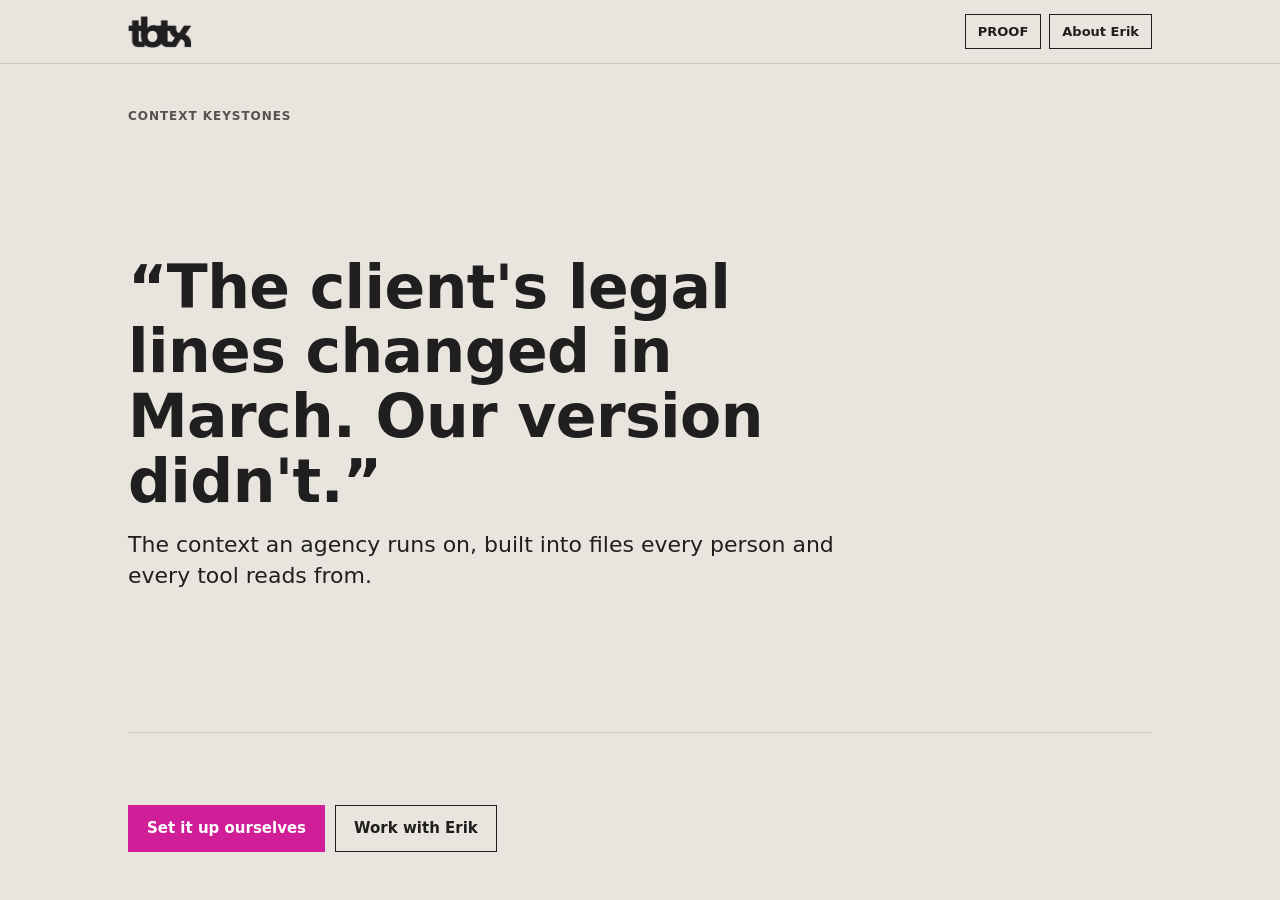
==== index.html @ 3f9a180b "Live backup 2026-10-23 with HANDOFF.md" ====
<!doctype html><html lang="en"><head><meta charset="utf-8"><meta name="viewport" content="width=device-width,initial-scale=1"><title>Context Keystones · TransformBy10X</title><meta name="description" content="Context Keystones are the folders, markdown files, scripts and protocols an agency's work runs on, each tailored to its own roles, rounds and clients."><link rel="stylesheet" href="nks.css?v=1"></head><body>
<header class="bar"><a class="logo" href="/" aria-label="TransformBy10X home"><img src="k2-tbtx-wordmark-ink.png" alt="tbtx" width="284" height="143"></a><nav><a href="/proof/screen/">PROOF</a><button type="button" id="about-open">About Erik</button></nav></header>
<main id="main">

<section class="scr" id="s-start" data-step="" aria-labelledby="h-start">
<div class="top"><p class="kick">Context Keystones</p></div>
<div class="body">
<h1 id="h-start" tabindex="-1">&ldquo;The client's legal lines changed in March. Our version didn't.&rdquo;</h1>
<p class="val">The context an agency runs on, built into files every person and every tool reads from.</p>
</div>
<div class="act"><a class="btn buy" href="#keystones">Set it up ourselves</a><a class="btn alt" href="#erik">Work with Erik</a></div>
</section>

<section class="scr" id="s-keystones" data-step="Keystones · 1 of 3" aria-labelledby="h-ks" hidden>
<div class="top"><a class="back" href="#">Back</a><p class="step"></p></div>
<div class="body">
<h1 id="h-ks" tabindex="-1">Four Keystones.</h1>
<p class="val">Folders, markdown files, scripts and protocols, each tailored to the agency's own roles, rounds and clients.</p>
<div class="tabs" role="tablist" aria-label="Keystones">
<button role="tab" id="t-0" aria-controls="p-0" aria-selected="true">Folders</button><button role="tab" id="t-1" aria-controls="p-1" aria-selected="false" tabindex="-1">Markdowns</button><button role="tab" id="t-2" aria-controls="p-2" aria-selected="false" tabindex="-1">Scripts</button><button role="tab" id="t-3" aria-controls="p-3" aria-selected="false" tabindex="-1">Protocols</button>
</div>
<div class="panel" role="tabpanel" id="p-0" aria-labelledby="t-0" tabindex="0"><p><b>01 Folders.</b> A project structure built around the agency's own stages and deliverables.</p></div>
<div class="panel" role="tabpanel" id="p-1" aria-labelledby="t-1" tabindex="0" hidden><p><b>02 Markdowns.</b> Client mandatories, legal lines, rights, licenses and decisions, each in one file that people and AI tools both read from.</p></div>
<div class="panel" role="tabpanel" id="p-2" aria-labelledby="t-2" tabindex="0" hidden><p><b>03 Scripts.</b> Older versions move to an archive folder, so the main folder only holds the current one. Each change reaches every template that uses it.</p></div>
<div class="panel" role="tabpanel" id="p-3" aria-labelledby="t-3" tabindex="0" hidden><p><b>04 Protocols.</b> Who gets which changes, which roles review which rounds, and what travels with the work between departments.</p></div>
</div>
<div class="act"><a class="btn buy" href="#together">How they work together</a></div>
</section>

<section class="scr" id="s-together" data-step="Keystones · 2 of 3" aria-labelledby="h-tg" hidden>
<div class="top"><a class="back" href="#keystones">Back</a><p class="step"></p></div>
<div class="body">
<h1 id="h-tg" tabindex="-1">How they work together.</h1>
<p class="val">Each Keystone holds up the others, so context carries from kickoff to delivery.</p>
<p class="txt">Legacy systems weren't built for the AI era. Context Keystones bridge them, so the context an agency runs on carries into every tool it adds next.</p>
</div>
<div class="act"><a class="btn buy" href="#price">See the price</a></div>
</section>

<section class="scr" id="s-price" data-step="Keystones · 3 of 3" aria-labelledby="h-pr" hidden>
<div class="top"><a class="back" href="#together">Back</a><p class="step"></p></div>
<div class="body">
<h1 id="h-pr" tabindex="-1">Get <span class="k">BACK</span> to the work.</h1>
<p class="val">Business Aligned Context Keystones.</p>
<p class="txt">PROOF takes 15 answers. The Keystones build from them.</p>
</div>
<div class="act"><p class="amt"><span class="lbl" id="ks-label">Intro price</span> <s id="ks-was">$349</s> <b id="ks-now">$49</b> <span id="ks-terms">For the first 50 buyers. $349 after.</span> <span id="ks-left" class="left" hidden></span></p>
<a class="btn buy" href="/proof/screen/">Start with PROOF</a><a class="btn alt" href="context-keystones-one-sheet.pdf">One-sheet (PDF)</a></div>
</section>

<section class="scr" id="s-erik" data-step="Work with Erik" aria-labelledby="h-er" hidden>
<div class="top"><a class="back" href="#">Back</a><p class="step"></p></div>
<div class="body">
<h1 id="h-er" tabindex="-1">Work with Erik.</h1>
<div class="tabs seg" role="tablist" aria-label="Engagement">
<button role="tab" id="e-0" aria-controls="ep-0" aria-selected="true">Remote mini FACT</button><button role="tab" id="e-1" aria-controls="ep-1" aria-selected="false" tabindex="-1">Friction Audit FACT</button>
</div>
<div class="panel" role="tabpanel" id="ep-0" aria-labelledby="e-0" tabindex="0"><p class="val">Remote work with the team.</p><p class="txt">Erik tailors the Keystones setup to how the team works and finds where context gets lost. What it finds feeds the full FACT.</p></div>
<div class="panel" role="tabpanel" id="ep-1" aria-labelledby="e-1" tabindex="0" hidden><p class="val">2 weeks on site, inside the real handoffs.</p><p class="txt">Ends with the FACT report: where delivery stalls, what it costs, and what to change first.</p></div>
</div>
<div class="act">
<div class="ea" data-for="ep-0"><p class="amt"><b>$1,750</b> remote. Call first, payment after the scope is agreed.</p><a class="btn buy" href="https://calendar.app.google/4mgKAmouyucz7jk79" target="_blank" rel="noopener">Book a mini FACT call</a></div>
<div class="ea" data-for="ep-1" hidden><p class="amt"><b>$4,500</b> plus travel. $2,250 plus travel up front, $1,125 on arrival, $1,125 on completion.</p><a class="btn buy" href="https://calendar.app.google/4mgKAmouyucz7jk79" target="_blank" rel="noopener">Book a FACT call</a></div>
</div>
</section>
</main>

<dialog id="about" aria-labelledby="about-h"><h2 id="about-h">Erik H Bush</h2>
<ul><li>Twenty years in marketing operations and project management, learning where handoffs break.</li><li>The last three years building with AI as part of the crew.</li><li>TransformBy10X finds where context gets lost, builds somewhere for the fix to live, and keeps the work moving.</li></ul>
<p><a href="mailto:erik@transformby10x.ai">Email Erik</a> · <a href="/about">The longer story</a></p>
<form method="dialog"><button class="btn alt">Close</button></form></dialog>
<script>
(function(){
  var $=function(i){return document.getElementById(i)};
  var d=$('about');$('about-open').onclick=function(){d.showModal()};
  d.addEventListener('click',function(e){if(e.target===d)d.close()});
  var map={'':'s-start',keystones:'s-keystones',together:'s-together',price:'s-price',erik:'s-erik',mini:'s-erik',fact:'s-erik'};
  var first=true;
  function show(){
    var h=location.hash.slice(1),id=map[h]||'s-start';
    document.querySelectorAll('.scr').forEach(function(s){s.hidden=s.id!==id;var st=s.querySelector('.step');if(st)st.textContent=s.dataset.step});
    if(h==='mini')pick($('e-0'));if(h==='fact')pick($('e-1'));
    if(!first){var t=$(id).querySelector('h1');t&&t.focus({preventScroll:true});}first=false;
  }
  function pick(b){
    var list=b.parentNode.querySelectorAll('[role=tab]');
    list.forEach(function(x){var on=x===b;x.setAttribute('aria-selected',on);x.tabIndex=on?0:-1;$(x.getAttribute('aria-controls')).hidden=!on;});
    document.querySelectorAll('.ea').forEach(function(a){var p=$(a.dataset.for);if(p)a.hidden=p.hidden;});
  }
  document.querySelectorAll('[role=tablist]').forEach(function(tl){
    var tabs=[].slice.call(tl.querySelectorAll('[role=tab]'));
    tabs.forEach(function(b,i){b.type='button';b.onclick=function(){pick(b)};
      b.onkeydown=function(e){var j=e.key==='ArrowRight'?i+1:e.key==='ArrowLeft'?i-1:null;if(j===null)return;var n=tabs[(j+tabs.length)%tabs.length];pick(n);n.focus();e.preventDefault();};});
  });
  window.addEventListener('hashchange',show);show();
  fetch('/proof/screen/api/keystones/offer',{cache:'no-store'}).then(function(r){return r.json()}).then(function(o){
    if(typeof o.price!=='number')return;
    if(!o.intro){$('ks-label').textContent='Price';$('ks-was').remove();$('ks-now').textContent='$'+o.listPrice;$('ks-terms').remove();}
    else{$('ks-left').textContent=o.left+' of '+o.limit+' left.';$('ks-left').hidden=false;}
  }).catch(function(){});
})();
</script></body></html>
---- nks.css ----
@font-face{font-family:"Instrument Sans";src:local("Instrument Sans")}
:root{--bg:#E9E5DE;--ink:#1F1F1F;--mute:#55524d;--mag:#d01e98;--line:#cfc9bf}
*{box-sizing:border-box;margin:0}
html,body{height:100%}
body{background:var(--bg);color:var(--ink);font-family:"Instrument Sans",system-ui,sans-serif;font-size:16px;line-height:1.5;letter-spacing:0;display:flex;flex-direction:column;min-height:100dvh;height:100dvh;overflow:hidden}
.bar{padding-left:max(20px,calc((100% - 1120px)/2 + 48px))!important;padding-right:max(20px,calc((100% - 1120px)/2 + 48px))!important;display:flex;align-items:center;justify-content:space-between;padding:14px 20px;border-bottom:1px solid var(--line);flex:none}
.logo img{display:block;height:28px;width:auto}
.bar nav{display:flex;gap:8px}
.bar nav a,.bar nav button{font-family:inherit;font-size:13px;font-weight:600;line-height:1;padding:10px 12px;border:1px solid var(--ink);background:none;color:var(--ink);text-decoration:none;cursor:pointer;border-radius:0}
main{flex:1;min-height:0;display:flex}
.scr{flex:1;display:grid;grid-template-rows:auto 1fr auto;padding:20px 20px 28px;max-width:1120px;margin:0 auto;width:100%;min-height:0}
.scr[hidden]{display:none}
.top{display:flex;gap:16px;align-items:center;min-height:24px}
.kick,.step{font-size:12px;font-weight:600;letter-spacing:.08em;text-transform:uppercase;color:var(--mute)}
.back{font-size:14px;font-weight:600;color:var(--ink)}
.back::before{content:"\2190  "}
.body{align-self:center;max-width:760px}
h1{font-size:clamp(34px,8.6vw,60px);line-height:1.08;letter-spacing:-.01em;font-weight:700;margin-bottom:16px;outline:none}
.val{font-size:clamp(18px,4.6vw,22px);line-height:1.4;margin-bottom:14px}
.txt,.panel p{font-size:16px;color:var(--ink)}
.txt{color:var(--mute)}
.k{color:var(--mag)}
.tabs{display:flex;flex-wrap:wrap;gap:6px;margin:6px 0 14px}
.tabs button{font:inherit;font-size:14px;font-weight:600;padding:9px 12px;border:1px solid var(--ink);background:none;color:var(--ink);cursor:pointer;border-radius:0}
.tabs button[aria-selected=true]{background:var(--ink);color:var(--bg)}
.panel{min-height:96px}
.act{display:flex;flex-wrap:wrap;gap:10px;align-items:center;border-top:1px solid var(--line);padding-top:16px;min-height:132px;align-content:flex-end}
.ea{display:contents}.ea[hidden]{display:none}
.amt{width:100%;font-size:15px}
.amt b{font-size:24px;margin-right:4px}
.amt s{color:var(--mute);margin-right:4px}
.lbl{font-size:12px;font-weight:700;letter-spacing:.08em;text-transform:uppercase;color:var(--mute);margin-right:6px}
.left{font-weight:700}
.btn{display:inline-block;font-family:inherit;font-size:15px;font-weight:600;line-height:1;padding:15px 18px;border:1px solid var(--ink);background:none;color:var(--ink);text-decoration:none;cursor:pointer;border-radius:0}
.btn.buy{background:var(--mag);border-color:var(--mag);color:#fff}
:focus-visible{outline:3px solid var(--mag);outline-offset:2px}
dialog{border:1px solid var(--ink);padding:24px;max-width:min(520px,92vw);background:var(--bg);color:var(--ink)}
dialog::backdrop{background:rgba(0,0,0,.5)}
dialog h2{font-size:24px;margin-bottom:12px}dialog ul{padding-left:18px;margin-bottom:14px}dialog li{margin-bottom:6px}dialog p{margin-bottom:16px}dialog a{color:var(--ink)}
@media(min-width:900px){.bar{padding-left:max(48px,calc((100% - 1120px)/2 + 48px))!important;padding-right:max(48px,calc((100% - 1120px)/2 + 48px))!important}.scr{padding:40px 48px 48px}.logo img{height:32px}.panel{min-height:72px}.act{min-height:120px}}
@media(prefers-reduced-motion:no-preference){.scr:not([hidden]) .body{animation:in .2s ease-out}@keyframes in{from{opacity:0;transform:translateY(6px)}}}
@media(max-height:640px){body{overflow:auto;height:auto}}
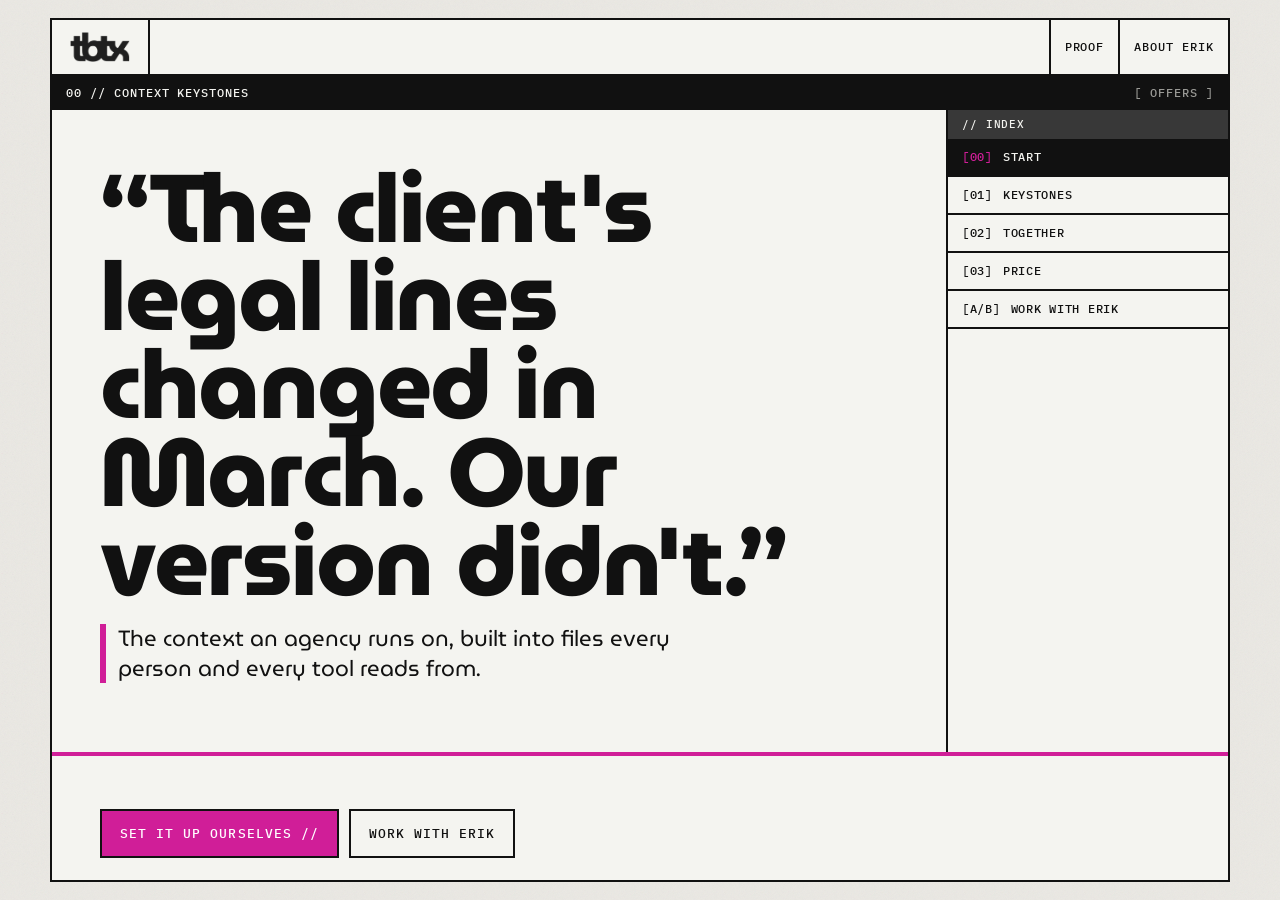
==== commit 825d6cae: "Nested brutalist offers page (Oct 24)" ====
--- a/index.html
+++ b/index.html
@@ -1,64 +1,64 @@
-<!doctype html><html lang="en"><head><meta charset="utf-8"><meta name="viewport" content="width=device-width,initial-scale=1"><title>Context Keystones · TransformBy10X</title><meta name="description" content="Context Keystones are the folders, markdown files, scripts and protocols an agency's work runs on, each tailored to its own roles, rounds and clients."><link rel="stylesheet" href="nks.css?v=1"></head><body>
+<!doctype html><html lang="en"><head><meta charset="utf-8"><meta name="viewport" content="width=device-width,initial-scale=1"><title>Context Keystones · TransformBy10X</title><meta name="description" content="Context Keystones are the folders, markdown files, scripts and protocols an agency's work runs on, each tailored to its own roles, rounds and clients."><link rel="stylesheet" href="bks.css?v=1"></head><body>
 <header class="bar"><a class="logo" href="/" aria-label="TransformBy10X home"><img src="k2-tbtx-wordmark-ink.png" alt="tbtx" width="284" height="143"></a><nav><a href="/proof/screen/">PROOF</a><button type="button" id="about-open">About Erik</button></nav></header>
 <main id="main">
 
-<section class="scr" id="s-start" data-step="" aria-labelledby="h-start">
-<div class="top"><p class="kick">Context Keystones</p></div>
+<section class="scr" id="s-start" data-step="00 // Context Keystones" aria-labelledby="h-start">
+<div class="top"><p class="step"></p><p class="meta">[ OFFERS ]</p></div>
 <div class="body">
 <h1 id="h-start" tabindex="-1">&ldquo;The client's legal lines changed in March. Our version didn't.&rdquo;</h1>
 <p class="val">The context an agency runs on, built into files every person and every tool reads from.</p>
 </div>
-<div class="act"><a class="btn buy" href="#keystones">Set it up ourselves</a><a class="btn alt" href="#erik">Work with Erik</a></div>
+<aside class="rail" aria-label="Index"><h2>// Index</h2><ol><li><a href="#"><span>[00]</span>Start</a></li><li><a href="#keystones"><span>[01]</span>Keystones</a></li><li><a href="#together"><span>[02]</span>Together</a></li><li><a href="#price"><span>[03]</span>Price</a></li><li><a href="#erik"><span>[A/B]</span>Work with Erik</a></li></ol></aside><div class="act"><a class="btn buy" href="#keystones">Set it up ourselves</a><a class="btn alt" href="#erik">Work with Erik</a></div>
 </section>
 
-<section class="scr" id="s-keystones" data-step="Keystones · 1 of 3" aria-labelledby="h-ks" hidden>
+<section class="scr" id="s-keystones" data-step="01 // Keystones [1/3]" aria-labelledby="h-ks" hidden>
 <div class="top"><a class="back" href="#">Back</a><p class="step"></p></div>
 <div class="body">
 <h1 id="h-ks" tabindex="-1">Four Keystones.</h1>
 <p class="val">Folders, markdown files, scripts and protocols, each tailored to the agency's own roles, rounds and clients.</p>
 <div class="tabs" role="tablist" aria-label="Keystones">
-<button role="tab" id="t-0" aria-controls="p-0" aria-selected="true">Folders</button><button role="tab" id="t-1" aria-controls="p-1" aria-selected="false" tabindex="-1">Markdowns</button><button role="tab" id="t-2" aria-controls="p-2" aria-selected="false" tabindex="-1">Scripts</button><button role="tab" id="t-3" aria-controls="p-3" aria-selected="false" tabindex="-1">Protocols</button>
+<button role="tab" id="t-0" aria-controls="p-0" aria-selected="true"><span class="n">01</span>Folders</button><button role="tab" id="t-1" aria-controls="p-1" aria-selected="false" tabindex="-1"><span class="n">02</span>Markdowns</button><button role="tab" id="t-2" aria-controls="p-2" aria-selected="false" tabindex="-1"><span class="n">03</span>Scripts</button><button role="tab" id="t-3" aria-controls="p-3" aria-selected="false" tabindex="-1"><span class="n">04</span>Protocols</button>
 </div>
 <div class="panel" role="tabpanel" id="p-0" aria-labelledby="t-0" tabindex="0"><p><b>01 Folders.</b> A project structure built around the agency's own stages and deliverables.</p></div>
 <div class="panel" role="tabpanel" id="p-1" aria-labelledby="t-1" tabindex="0" hidden><p><b>02 Markdowns.</b> Client mandatories, legal lines, rights, licenses and decisions, each in one file that people and AI tools both read from.</p></div>
 <div class="panel" role="tabpanel" id="p-2" aria-labelledby="t-2" tabindex="0" hidden><p><b>03 Scripts.</b> Older versions move to an archive folder, so the main folder only holds the current one. Each change reaches every template that uses it.</p></div>
 <div class="panel" role="tabpanel" id="p-3" aria-labelledby="t-3" tabindex="0" hidden><p><b>04 Protocols.</b> Who gets which changes, which roles review which rounds, and what travels with the work between departments.</p></div>
 </div>
-<div class="act"><a class="btn buy" href="#together">How they work together</a></div>
+<aside class="rail" aria-label="Index"><h2>// Index</h2><ol><li><a href="#"><span>[00]</span>Start</a></li><li><a href="#keystones"><span>[01]</span>Keystones</a></li><li><a href="#together"><span>[02]</span>Together</a></li><li><a href="#price"><span>[03]</span>Price</a></li><li><a href="#erik"><span>[A/B]</span>Work with Erik</a></li></ol></aside><div class="act"><a class="btn buy" href="#together">How they work together</a></div>
 </section>
 
-<section class="scr" id="s-together" data-step="Keystones · 2 of 3" aria-labelledby="h-tg" hidden>
+<section class="scr" id="s-together" data-step="02 // Keystones [2/3]" aria-labelledby="h-tg" hidden>
 <div class="top"><a class="back" href="#keystones">Back</a><p class="step"></p></div>
 <div class="body">
 <h1 id="h-tg" tabindex="-1">How they work together.</h1>
 <p class="val">Each Keystone holds up the others, so context carries from kickoff to delivery.</p>
 <p class="txt">Legacy systems weren't built for the AI era. Context Keystones bridge them, so the context an agency runs on carries into every tool it adds next.</p>
 </div>
-<div class="act"><a class="btn buy" href="#price">See the price</a></div>
+<aside class="rail" aria-label="Index"><h2>// Index</h2><ol><li><a href="#"><span>[00]</span>Start</a></li><li><a href="#keystones"><span>[01]</span>Keystones</a></li><li><a href="#together"><span>[02]</span>Together</a></li><li><a href="#price"><span>[03]</span>Price</a></li><li><a href="#erik"><span>[A/B]</span>Work with Erik</a></li></ol></aside><div class="act"><a class="btn buy" href="#price">See the price</a></div>
 </section>
 
-<section class="scr" id="s-price" data-step="Keystones · 3 of 3" aria-labelledby="h-pr" hidden>
+<section class="scr" id="s-price" data-step="03 // Keystones [3/3]" aria-labelledby="h-pr" hidden>
 <div class="top"><a class="back" href="#together">Back</a><p class="step"></p></div>
 <div class="body">
 <h1 id="h-pr" tabindex="-1">Get <span class="k">BACK</span> to the work.</h1>
 <p class="val">Business Aligned Context Keystones.</p>
 <p class="txt">PROOF takes 15 answers. The Keystones build from them.</p>
 </div>
-<div class="act"><p class="amt"><span class="lbl" id="ks-label">Intro price</span> <s id="ks-was">$349</s> <b id="ks-now">$49</b> <span id="ks-terms">For the first 50 buyers. $349 after.</span> <span id="ks-left" class="left" hidden></span></p>
+<aside class="rail" aria-label="Index"><h2>// Index</h2><ol><li><a href="#"><span>[00]</span>Start</a></li><li><a href="#keystones"><span>[01]</span>Keystones</a></li><li><a href="#together"><span>[02]</span>Together</a></li><li><a href="#price"><span>[03]</span>Price</a></li><li><a href="#erik"><span>[A/B]</span>Work with Erik</a></li></ol></aside><div class="act"><p class="amt"><span class="lbl" id="ks-label">Intro price</span> <s id="ks-was">$349</s> <b id="ks-now">$49</b> <span id="ks-terms">For the first 50 buyers. $349 after.</span> <span id="ks-left" class="left" hidden></span></p>
 <a class="btn buy" href="/proof/screen/">Start with PROOF</a><a class="btn alt" href="context-keystones-one-sheet.pdf">One-sheet (PDF)</a></div>
 </section>
 
-<section class="scr" id="s-erik" data-step="Work with Erik" aria-labelledby="h-er" hidden>
+<section class="scr" id="s-erik" data-step="01 // Work with Erik" aria-labelledby="h-er" hidden>
 <div class="top"><a class="back" href="#">Back</a><p class="step"></p></div>
 <div class="body">
 <h1 id="h-er" tabindex="-1">Work with Erik.</h1>
 <div class="tabs seg" role="tablist" aria-label="Engagement">
-<button role="tab" id="e-0" aria-controls="ep-0" aria-selected="true">Remote mini FACT</button><button role="tab" id="e-1" aria-controls="ep-1" aria-selected="false" tabindex="-1">Friction Audit FACT</button>
+<button role="tab" id="e-0" aria-controls="ep-0" aria-selected="true"><span class="n">A</span>Remote mini FACT</button><button role="tab" id="e-1" aria-controls="ep-1" aria-selected="false" tabindex="-1"><span class="n">B</span>Friction Audit FACT</button>
 </div>
 <div class="panel" role="tabpanel" id="ep-0" aria-labelledby="e-0" tabindex="0"><p class="val">Remote work with the team.</p><p class="txt">Erik tailors the Keystones setup to how the team works and finds where context gets lost. What it finds feeds the full FACT.</p></div>
 <div class="panel" role="tabpanel" id="ep-1" aria-labelledby="e-1" tabindex="0" hidden><p class="val">2 weeks on site, inside the real handoffs.</p><p class="txt">Ends with the FACT report: where delivery stalls, what it costs, and what to change first.</p></div>
 </div>
-<div class="act">
+<aside class="rail" aria-label="Index"><h2>// Index</h2><ol><li><a href="#"><span>[00]</span>Start</a></li><li><a href="#keystones"><span>[01]</span>Keystones</a></li><li><a href="#together"><span>[02]</span>Together</a></li><li><a href="#price"><span>[03]</span>Price</a></li><li><a href="#erik"><span>[A/B]</span>Work with Erik</a></li></ol></aside><div class="act">
 <div class="ea" data-for="ep-0"><p class="amt"><b>$1,750</b> remote. Call first, payment after the scope is agreed.</p><a class="btn buy" href="https://calendar.app.google/4mgKAmouyucz7jk79" target="_blank" rel="noopener">Book a mini FACT call</a></div>
 <div class="ea" data-for="ep-1" hidden><p class="amt"><b>$4,500</b> plus travel. $2,250 plus travel up front, $1,125 on arrival, $1,125 on completion.</p><a class="btn buy" href="https://calendar.app.google/4mgKAmouyucz7jk79" target="_blank" rel="noopener">Book a FACT call</a></div>
 </div>
@@ -80,6 +80,7 @@
     var h=location.hash.slice(1),id=map[h]||'s-start';
     document.querySelectorAll('.scr').forEach(function(s){s.hidden=s.id!==id;var st=s.querySelector('.step');if(st)st.textContent=s.dataset.step});
     if(h==='mini')pick($('e-0'));if(h==='fact')pick($('e-1'));
+    document.querySelectorAll('.rail a').forEach(function(a){var t=a.getAttribute('href').slice(1);var on=(map[t]||'s-start')===id;if(on)a.setAttribute('aria-current','step');else a.removeAttribute('aria-current');});
     if(!first){var t=$(id).querySelector('h1');t&&t.focus({preventScroll:true});}first=false;
   }
   function pick(b){
--- a/bks.css
+++ b/bks.css
@@ -0,0 +1,75 @@
+@font-face{font-family:MM;src:url(fonts/mm-400.ttf) format("truetype");font-weight:400;font-display:swap}
+@font-face{font-family:MM;src:url(fonts/mm-800.ttf) format("truetype");font-weight:800;font-display:swap}
+@font-face{font-family:PMono;src:url(fonts/mono-500.ttf) format("truetype");font-weight:500;font-display:swap}
+:root{--paper:#EAE8E3;--cell:#F4F4F0;--ink:#111;--char:#383838;--mag:#d01e98;--mono:PMono,ui-monospace,monospace}
+*{box-sizing:border-box;margin:0;border-radius:0}
+html,body{height:100%}
+body{background:var(--paper);color:var(--ink);font-family:MM,system-ui,sans-serif;font-size:16px;line-height:1.45;display:flex;flex-direction:column;height:100dvh;overflow:hidden;padding:10px;gap:1px;
+background-image:url("data:image/svg+xml,%3Csvg xmlns='http://www.w3.org/2000/svg' width='120' height='120'%3E%3Cfilter id='n'%3E%3CfeTurbulence baseFrequency='.9' numOctaves='2'/%3E%3C/filter%3E%3Crect width='120' height='120' filter='url(%23n)' opacity='.05'/%3E%3C/svg%3E")}
+.bar,main{max-width:1180px;width:100%;margin:0 auto}
+.bar{display:flex;align-items:stretch;justify-content:space-between;background:var(--cell);border:2px solid var(--ink);flex:none}
+.logo{display:flex;align-items:center;padding:10px 14px;border-right:2px solid var(--ink)}
+.logo img{display:block;height:26px;width:auto}
+.bar nav{display:flex}
+.bar nav a,.bar nav button{font:500 12px/1 var(--mono);letter-spacing:.08em;text-transform:uppercase;padding:0 14px;display:flex;align-items:center;border:0;border-left:2px solid var(--ink);background:none;color:var(--ink);text-decoration:none;cursor:pointer}
+.bar nav a:hover,.bar nav button:hover{background:var(--ink);color:var(--cell)}
+main{flex:1;min-height:0;display:flex;margin-top:-1px}
+.scr{flex:1;display:grid;grid-template-rows:auto 1fr auto;gap:2px;background:var(--ink);border:2px solid var(--ink);min-height:0;width:100%}
+.scr[hidden]{display:none}
+.top{display:flex;align-items:center;gap:14px;background:var(--ink);color:var(--cell);padding:9px 14px;font:500 12px/1 var(--mono);letter-spacing:.08em;text-transform:uppercase}
+.step,.meta{font:inherit}
+.meta{margin-left:auto;color:#9a9a96}
+.back{color:var(--cell);text-decoration:none;font:inherit;border:1px solid #777;padding:5px 8px}
+.back::before{content:"\2190 "}
+.back:hover{background:var(--mag);border-color:var(--mag)}
+.body{background:var(--cell);padding:22px 18px;display:flex;flex-direction:column;justify-content:center;min-height:0}
+h1{font-family:MM;font-weight:800;font-size:clamp(38px,10.4vw,96px);line-height:.92;letter-spacing:-.015em;margin-bottom:18px;outline:none;max-width:15ch}
+.k{color:var(--mag)}
+.val{font-size:clamp(17px,4.4vw,22px);line-height:1.35;max-width:46ch;margin-bottom:14px;padding-left:12px;border-left:6px solid var(--mag)}
+.txt,.panel p{font-size:15px;max-width:58ch;color:var(--char)}
+.panel p b{color:var(--ink)}
+.tabs{display:grid;grid-template-columns:repeat(2,1fr);gap:2px;background:var(--ink);border:2px solid var(--ink);margin:4px 0 12px;max-width:720px}
+@media(min-width:620px){.tabs{grid-template-columns:repeat(4,1fr)}.tabs.seg{grid-template-columns:repeat(2,1fr)}}
+.tabs.seg{grid-template-columns:repeat(2,1fr)}
+.tabs button{font:500 12px/1.2 var(--mono);letter-spacing:.06em;text-transform:uppercase;padding:10px;border:0;background:var(--cell);color:var(--ink);cursor:pointer;text-align:left;display:flex;gap:8px;align-items:center}
+.tabs .n{display:inline-block;border:1px solid currentColor;padding:2px 4px;font-size:11px}
+.tabs button[aria-selected=true]{background:var(--ink);color:var(--cell)}
+.tabs button[aria-selected=true] .n{background:var(--mag);border-color:var(--mag);color:#fff}
+.panel{min-height:88px}
+.act{background:var(--cell);display:flex;flex-wrap:wrap;gap:10px;align-items:center;align-content:flex-end;padding:14px 18px 16px;min-height:138px;border-top:4px solid var(--mag);margin-top:-2px}
+.ea{display:contents}.ea[hidden]{display:none}
+.amt{width:100%;font-size:14px;color:var(--char)}
+.amt b{font:800 28px/1 MM;color:var(--ink);margin-right:6px}
+.amt s{color:var(--mag);text-decoration-thickness:2px;margin-right:6px;font-weight:800}
+.lbl{font:500 11px/1 var(--mono);letter-spacing:.08em;text-transform:uppercase;border:1px solid var(--ink);padding:3px 5px;margin-right:8px;color:var(--ink);vertical-align:3px}
+.lbl::before{content:"[ "}.lbl::after{content:" ]"}
+.left{font:500 12px/1 var(--mono);letter-spacing:.06em;text-transform:uppercase;color:var(--ink);margin-left:4px}
+.btn{display:inline-block;font:500 13px/1 var(--mono);letter-spacing:.08em;text-transform:uppercase;padding:15px 16px;border:2px solid var(--ink);background:var(--cell);color:var(--ink);text-decoration:none;cursor:pointer}
+.btn.buy{background:var(--mag);border-color:var(--ink);color:#fff}
+.btn.buy::after{content:"  //"}
+.btn:hover{background:var(--ink);color:var(--cell)}
+:focus-visible{outline:3px solid var(--mag);outline-offset:2px}
+dialog{border:2px solid var(--ink);padding:0;max-width:min(540px,92vw);background:var(--cell);color:var(--ink)}
+dialog::backdrop{background:rgba(17,17,17,.6)}
+dialog h2{background:var(--ink);color:var(--cell);font:500 12px/1 var(--mono);letter-spacing:.08em;text-transform:uppercase;padding:10px 14px}
+dialog h2::before{content:"// "}
+dialog ul{padding:16px 16px 0 34px}dialog li{margin-bottom:8px;font-size:15px}dialog p{padding:4px 16px 14px;font:500 12px/1.4 var(--mono);text-transform:uppercase;letter-spacing:.06em}dialog a{color:var(--ink)}
+dialog form{padding:0 16px 16px}
+@media(min-width:900px){body{padding:18px}.body{padding:40px 48px}.act{padding:18px 48px 22px;min-height:128px}.logo{padding:12px 18px}.logo img{height:30px}.panel{min-height:64px}}
+@media(prefers-reduced-motion:no-preference){.scr:not([hidden]) .body>*{animation:in .18s ease-out}@keyframes in{from{opacity:0}}}
+@media(max-height:640px){body{overflow:auto;height:auto}}
+.act .btn{flex:1 1 0;text-align:center;padding:14px 10px;font-size:12px;white-space:nowrap}
+.rail{display:none}
+@media(min-width:900px){
+.act .btn{flex:0 0 auto;padding:16px 18px;font-size:13px}
+.scr{grid-template-columns:1fr 280px}
+.top,.act{grid-column:1/-1}
+.rail{display:flex;flex-direction:column;background:var(--cell);grid-column:2;grid-row:2}
+.rail h2{background:var(--char);color:var(--cell);font:500 11px/1 var(--mono);letter-spacing:.08em;text-transform:uppercase;padding:9px 14px}
+.rail ol{list-style:none;padding:0;display:grid;gap:2px;background:var(--ink);border-bottom:2px solid var(--ink)}
+.rail li a{display:flex;gap:10px;background:var(--cell);padding:12px 14px;font:500 12px/1 var(--mono);letter-spacing:.06em;text-transform:uppercase;color:var(--ink);text-decoration:none}
+.rail li a[aria-current]{background:var(--ink);color:var(--cell)}
+.rail li a[aria-current] span{color:var(--mag)}
+.rail p{margin-top:auto;padding:14px;font:500 11px/1.5 var(--mono);letter-spacing:.06em;text-transform:uppercase;color:var(--char);border-top:2px solid var(--ink)}
+}
+@media(max-width:899px){.act .btn.buy::after{content:""}}
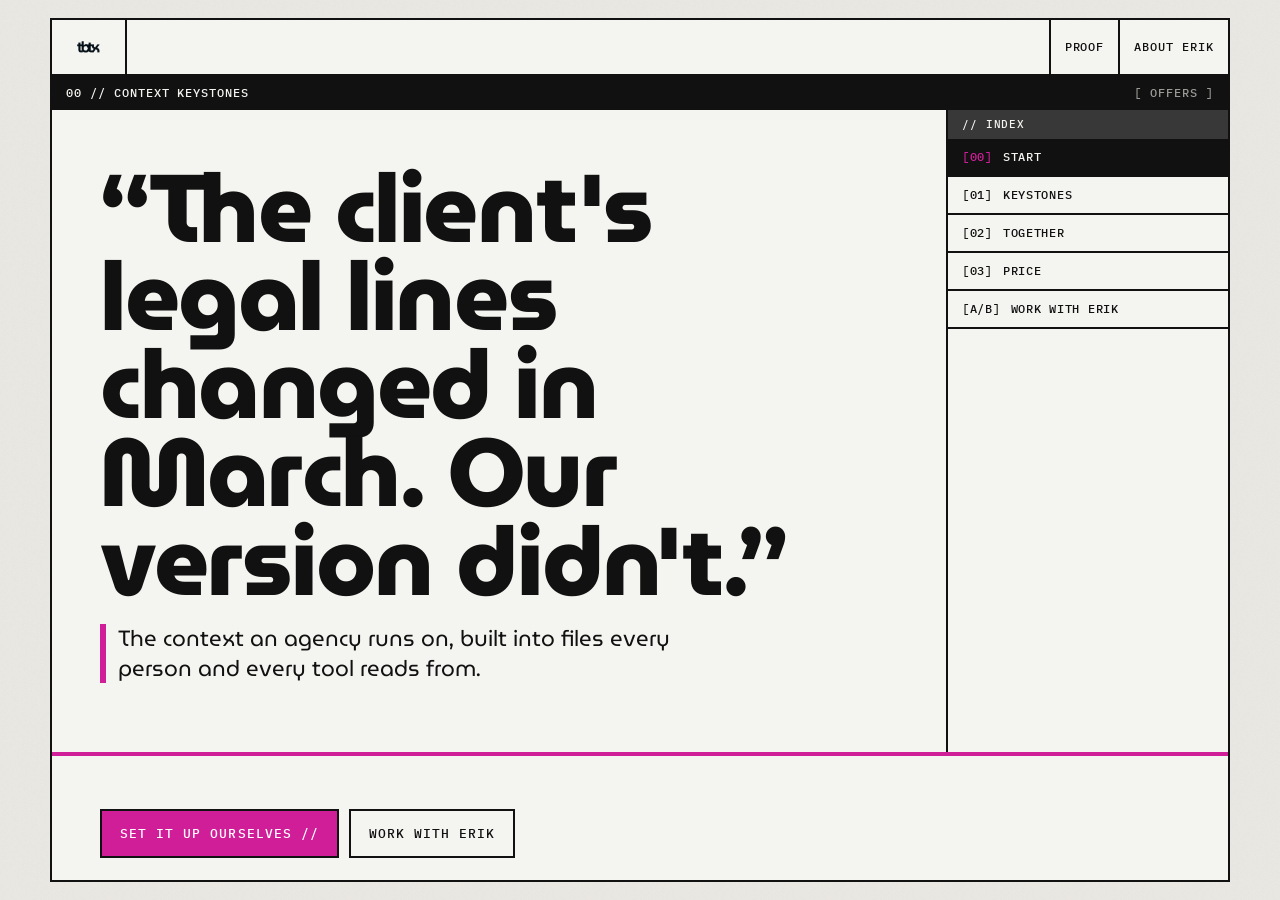
==== commit 12f52a6d: "Approved logo files; swap typed/old wordmarks for the correct logo per background; remove BizBuilder" ====
--- a/index.html
+++ b/index.html
@@ -1,5 +1,5 @@
 <!doctype html><html lang="en"><head><meta charset="utf-8"><meta name="viewport" content="width=device-width,initial-scale=1"><title>Context Keystones · TransformBy10X</title><meta name="description" content="Context Keystones are the folders, markdown files, scripts and protocols an agency's work runs on, each tailored to its own roles, rounds and clients."><link rel="stylesheet" href="bks.css?v=1"></head><body>
-<header class="bar"><a class="logo" href="/" aria-label="TransformBy10X home"><img src="k2-tbtx-wordmark-ink.png" alt="tbtx" width="284" height="143"></a><nav><a href="/proof/screen/">PROOF</a><button type="button" id="about-open">About Erik</button></nav></header>
+<header class="bar"><a class="logo" href="/" aria-label="TransformBy10X home"><img src="brand/tbtx-black.png" alt="TransformBy10X" width="431" height="348"></a><nav><a href="/proof/screen/">PROOF</a><button type="button" id="about-open">About Erik</button></nav></header>
 <main id="main">
 
 <section class="scr" id="s-start" data-step="00 // Context Keystones" aria-labelledby="h-start">
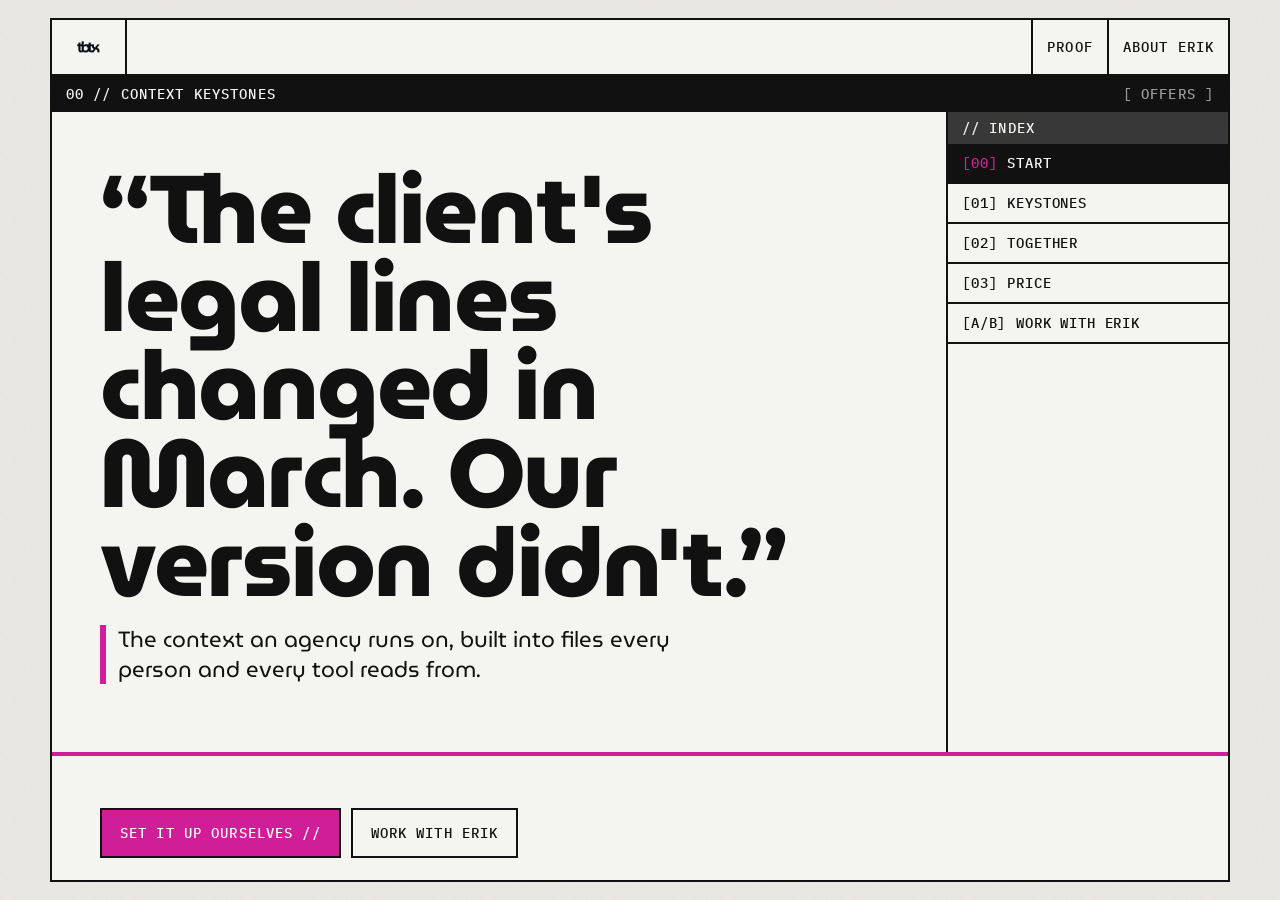
==== commit 9eed4ccf: "Offers audit fixes: type floor, Work with Erik menu link, FACT spelled out, mini FACT checkout" ====
--- a/index.html
+++ b/index.html
@@ -1,5 +1,5 @@
 <!doctype html><html lang="en"><head><meta charset="utf-8"><meta name="viewport" content="width=device-width,initial-scale=1"><title>Context Keystones · TransformBy10X</title><meta name="description" content="Context Keystones are the folders, markdown files, scripts and protocols an agency's work runs on, each tailored to its own roles, rounds and clients."><link rel="stylesheet" href="bks.css?v=1"></head><body>
-<header class="bar"><a class="logo" href="/" aria-label="TransformBy10X home"><img src="brand/tbtx-black.png" alt="TransformBy10X" width="431" height="348"></a><nav><a href="/proof/screen/">PROOF</a><button type="button" id="about-open">About Erik</button></nav></header>
+<header class="bar"><a class="logo" href="/" aria-label="TransformBy10X home"><img src="brand/tbtx-black.png" alt="TransformBy10X" width="431" height="348"></a><nav><a href="/proof/screen/">PROOF</a><a class="nav-erik" href="#erik">Work with Erik</a><button type="button" id="about-open">About Erik</button></nav></header>
 <main id="main">
 
 <section class="scr" id="s-start" data-step="00 // Context Keystones" aria-labelledby="h-start">
@@ -52,6 +52,7 @@
 <div class="top"><a class="back" href="#">Back</a><p class="step"></p></div>
 <div class="body">
 <h1 id="h-er" tabindex="-1">Work with Erik.</h1>
+<p class="txt fact-full">FACT (Friction Audit Context Telemetry)</p>
 <div class="tabs seg" role="tablist" aria-label="Engagement">
 <button role="tab" id="e-0" aria-controls="ep-0" aria-selected="true"><span class="n">A</span>Remote mini FACT</button><button role="tab" id="e-1" aria-controls="ep-1" aria-selected="false" tabindex="-1"><span class="n">B</span>Friction Audit FACT</button>
 </div>
@@ -59,7 +60,7 @@
 <div class="panel" role="tabpanel" id="ep-1" aria-labelledby="e-1" tabindex="0" hidden><p class="val">2 weeks on site, inside the real handoffs.</p><p class="txt">Ends with the FACT report: where delivery stalls, what it costs, and what to change first.</p></div>
 </div>
 <aside class="rail" aria-label="Index"><h2>// Index</h2><ol><li><a href="#"><span>[00]</span>Start</a></li><li><a href="#keystones"><span>[01]</span>Keystones</a></li><li><a href="#together"><span>[02]</span>Together</a></li><li><a href="#price"><span>[03]</span>Price</a></li><li><a href="#erik"><span>[A/B]</span>Work with Erik</a></li></ol></aside><div class="act">
-<div class="ea" data-for="ep-0"><p class="amt"><b>$1,750</b> remote. Call first, payment after the scope is agreed.</p><a class="btn buy" href="https://calendar.app.google/4mgKAmouyucz7jk79" target="_blank" rel="noopener">Book a mini FACT call</a></div>
+<div class="ea" data-for="ep-0"><p class="amt"><b>$1,750</b> remote mini FACT video review. Paid at booking.</p><a class="btn buy" href="https://buy.stripe.com/8x29ASfUzdMW0Px7JUc3m08" target="_blank" rel="noopener">Book a remote mini FACT review</a></div>
 <div class="ea" data-for="ep-1" hidden><p class="amt"><b>$4,500</b> plus travel. $2,250 plus travel up front, $1,125 on arrival, $1,125 on completion.</p><a class="btn buy" href="https://calendar.app.google/4mgKAmouyucz7jk79" target="_blank" rel="noopener">Book a FACT call</a></div>
 </div>
 </section>
--- a/bks.css
+++ b/bks.css
@@ -11,28 +11,28 @@
 .logo{display:flex;align-items:center;padding:10px 14px;border-right:2px solid var(--ink)}
 .logo img{display:block;height:26px;width:auto}
 .bar nav{display:flex}
-.bar nav a,.bar nav button{font:500 12px/1 var(--mono);letter-spacing:.08em;text-transform:uppercase;padding:0 14px;display:flex;align-items:center;border:0;border-left:2px solid var(--ink);background:none;color:var(--ink);text-decoration:none;cursor:pointer}
+.bar nav a,.bar nav button{font:500 14px/1 var(--mono);letter-spacing:.08em;text-transform:uppercase;padding:0 14px;display:flex;align-items:center;border:0;border-left:2px solid var(--ink);background:none;color:var(--ink);text-decoration:none;cursor:pointer}
 .bar nav a:hover,.bar nav button:hover{background:var(--ink);color:var(--cell)}
 main{flex:1;min-height:0;display:flex;margin-top:-1px}
 .scr{flex:1;display:grid;grid-template-rows:auto 1fr auto;gap:2px;background:var(--ink);border:2px solid var(--ink);min-height:0;width:100%}
 .scr[hidden]{display:none}
-.top{display:flex;align-items:center;gap:14px;background:var(--ink);color:var(--cell);padding:9px 14px;font:500 12px/1 var(--mono);letter-spacing:.08em;text-transform:uppercase}
+.top{display:flex;align-items:center;gap:14px;background:var(--ink);color:var(--cell);padding:9px 14px;font:500 14px/1 var(--mono);letter-spacing:.08em;text-transform:uppercase}
 .step,.meta{font:inherit}
 .meta{margin-left:auto;color:#9a9a96}
 .back{color:var(--cell);text-decoration:none;font:inherit;border:1px solid #777;padding:5px 8px}
 .back::before{content:"\2190 "}
 .back:hover{background:var(--mag);border-color:var(--mag)}
 .body{background:var(--cell);padding:22px 18px;display:flex;flex-direction:column;justify-content:center;min-height:0}
-h1{font-family:MM;font-weight:800;font-size:clamp(38px,10.4vw,96px);line-height:.92;letter-spacing:-.015em;margin-bottom:18px;outline:none;max-width:15ch}
+h1{font-family:MM;font-weight:800;font-size:max(14px,clamp(38px,10.4vw,96px));line-height:.92;letter-spacing:-.015em;margin-bottom:18px;outline:none;max-width:15ch}
 .k{color:var(--mag)}
-.val{font-size:clamp(17px,4.4vw,22px);line-height:1.35;max-width:46ch;margin-bottom:14px;padding-left:12px;border-left:6px solid var(--mag)}
+.val{font-size:max(14px,clamp(17px,4.4vw,22px));line-height:1.35;max-width:46ch;margin-bottom:14px;padding-left:12px;border-left:6px solid var(--mag)}
 .txt,.panel p{font-size:15px;max-width:58ch;color:var(--char)}
 .panel p b{color:var(--ink)}
 .tabs{display:grid;grid-template-columns:repeat(2,1fr);gap:2px;background:var(--ink);border:2px solid var(--ink);margin:4px 0 12px;max-width:720px}
 @media(min-width:620px){.tabs{grid-template-columns:repeat(4,1fr)}.tabs.seg{grid-template-columns:repeat(2,1fr)}}
 .tabs.seg{grid-template-columns:repeat(2,1fr)}
-.tabs button{font:500 12px/1.2 var(--mono);letter-spacing:.06em;text-transform:uppercase;padding:10px;border:0;background:var(--cell);color:var(--ink);cursor:pointer;text-align:left;display:flex;gap:8px;align-items:center}
-.tabs .n{display:inline-block;border:1px solid currentColor;padding:2px 4px;font-size:11px}
+.tabs button{font:500 14px/1.2 var(--mono);letter-spacing:.06em;text-transform:uppercase;padding:10px;border:0;background:var(--cell);color:var(--ink);cursor:pointer;text-align:left;display:flex;gap:8px;align-items:center}
+.tabs .n{display:inline-block;border:1px solid currentColor;padding:2px 4px;font-size:14px}
 .tabs button[aria-selected=true]{background:var(--ink);color:var(--cell)}
 .tabs button[aria-selected=true] .n{background:var(--mag);border-color:var(--mag);color:#fff}
 .panel{min-height:88px}
@@ -41,35 +41,41 @@
 .amt{width:100%;font-size:14px;color:var(--char)}
 .amt b{font:800 28px/1 MM;color:var(--ink);margin-right:6px}
 .amt s{color:var(--mag);text-decoration-thickness:2px;margin-right:6px;font-weight:800}
-.lbl{font:500 11px/1 var(--mono);letter-spacing:.08em;text-transform:uppercase;border:1px solid var(--ink);padding:3px 5px;margin-right:8px;color:var(--ink);vertical-align:3px}
+.lbl{font:500 14px/1 var(--mono);letter-spacing:.08em;text-transform:uppercase;border:1px solid var(--ink);padding:3px 5px;margin-right:8px;color:var(--ink);vertical-align:3px}
 .lbl::before{content:"[ "}.lbl::after{content:" ]"}
-.left{font:500 12px/1 var(--mono);letter-spacing:.06em;text-transform:uppercase;color:var(--ink);margin-left:4px}
-.btn{display:inline-block;font:500 13px/1 var(--mono);letter-spacing:.08em;text-transform:uppercase;padding:15px 16px;border:2px solid var(--ink);background:var(--cell);color:var(--ink);text-decoration:none;cursor:pointer}
+.left{font:500 14px/1 var(--mono);letter-spacing:.06em;text-transform:uppercase;color:var(--ink);margin-left:4px}
+.btn{display:inline-block;font:500 14px/1 var(--mono);letter-spacing:.08em;text-transform:uppercase;padding:15px 16px;border:2px solid var(--ink);background:var(--cell);color:var(--ink);text-decoration:none;cursor:pointer}
 .btn.buy{background:var(--mag);border-color:var(--ink);color:#fff}
 .btn.buy::after{content:"  //"}
 .btn:hover{background:var(--ink);color:var(--cell)}
 :focus-visible{outline:3px solid var(--mag);outline-offset:2px}
 dialog{border:2px solid var(--ink);padding:0;max-width:min(540px,92vw);background:var(--cell);color:var(--ink)}
 dialog::backdrop{background:rgba(17,17,17,.6)}
-dialog h2{background:var(--ink);color:var(--cell);font:500 12px/1 var(--mono);letter-spacing:.08em;text-transform:uppercase;padding:10px 14px}
+dialog h2{background:var(--ink);color:var(--cell);font:500 14px/1 var(--mono);letter-spacing:.08em;text-transform:uppercase;padding:10px 14px}
 dialog h2::before{content:"// "}
-dialog ul{padding:16px 16px 0 34px}dialog li{margin-bottom:8px;font-size:15px}dialog p{padding:4px 16px 14px;font:500 12px/1.4 var(--mono);text-transform:uppercase;letter-spacing:.06em}dialog a{color:var(--ink)}
+dialog ul{padding:16px 16px 0 34px}dialog li{margin-bottom:8px;font-size:15px}dialog p{padding:4px 16px 14px;font:500 14px/1.4 var(--mono);text-transform:uppercase;letter-spacing:.06em}dialog a{color:var(--ink)}
 dialog form{padding:0 16px 16px}
 @media(min-width:900px){body{padding:18px}.body{padding:40px 48px}.act{padding:18px 48px 22px;min-height:128px}.logo{padding:12px 18px}.logo img{height:30px}.panel{min-height:64px}}
 @media(prefers-reduced-motion:no-preference){.scr:not([hidden]) .body>*{animation:in .18s ease-out}@keyframes in{from{opacity:0}}}
 @media(max-height:640px){body{overflow:auto;height:auto}}
-.act .btn{flex:1 1 0;text-align:center;padding:14px 10px;font-size:12px;white-space:nowrap}
+.act .btn{flex:1 1 0;text-align:center;padding:14px 10px;font-size:14px;white-space:nowrap}
 .rail{display:none}
 @media(min-width:900px){
-.act .btn{flex:0 0 auto;padding:16px 18px;font-size:13px}
+.act .btn{flex:0 0 auto;padding:16px 18px;font-size:14px}
 .scr{grid-template-columns:1fr 280px}
 .top,.act{grid-column:1/-1}
 .rail{display:flex;flex-direction:column;background:var(--cell);grid-column:2;grid-row:2}
-.rail h2{background:var(--char);color:var(--cell);font:500 11px/1 var(--mono);letter-spacing:.08em;text-transform:uppercase;padding:9px 14px}
+.rail h2{background:var(--char);color:var(--cell);font:500 14px/1 var(--mono);letter-spacing:.08em;text-transform:uppercase;padding:9px 14px}
 .rail ol{list-style:none;padding:0;display:grid;gap:2px;background:var(--ink);border-bottom:2px solid var(--ink)}
-.rail li a{display:flex;gap:10px;background:var(--cell);padding:12px 14px;font:500 12px/1 var(--mono);letter-spacing:.06em;text-transform:uppercase;color:var(--ink);text-decoration:none}
+.rail li a{display:flex;gap:10px;background:var(--cell);padding:12px 14px;font:500 14px/1 var(--mono);letter-spacing:.06em;text-transform:uppercase;color:var(--ink);text-decoration:none}
 .rail li a[aria-current]{background:var(--ink);color:var(--cell)}
 .rail li a[aria-current] span{color:var(--mag)}
-.rail p{margin-top:auto;padding:14px;font:500 11px/1.5 var(--mono);letter-spacing:.06em;text-transform:uppercase;color:var(--char);border-top:2px solid var(--ink)}
+.rail p{margin-top:auto;padding:14px;font:500 14px/1.5 var(--mono);letter-spacing:.06em;text-transform:uppercase;color:var(--char);border-top:2px solid var(--ink)}
 }
 @media(max-width:899px){.act .btn.buy::after{content:""}}
+
+/* audit fix 2026-10-25: About Erik dialog sits below the header; phone menu link to Work with Erik */
+dialog{margin:auto}
+@media(min-width:900px){dialog{margin:110px auto auto;max-height:calc(100dvh - 140px);overflow:auto}.bar nav .nav-erik{display:none}}
+.fact-full{margin:0 0 8px}
+@media(max-width:899px){.bar nav a,.bar nav button{padding:0 8px;letter-spacing:.02em}.logo{padding:10px 10px}}
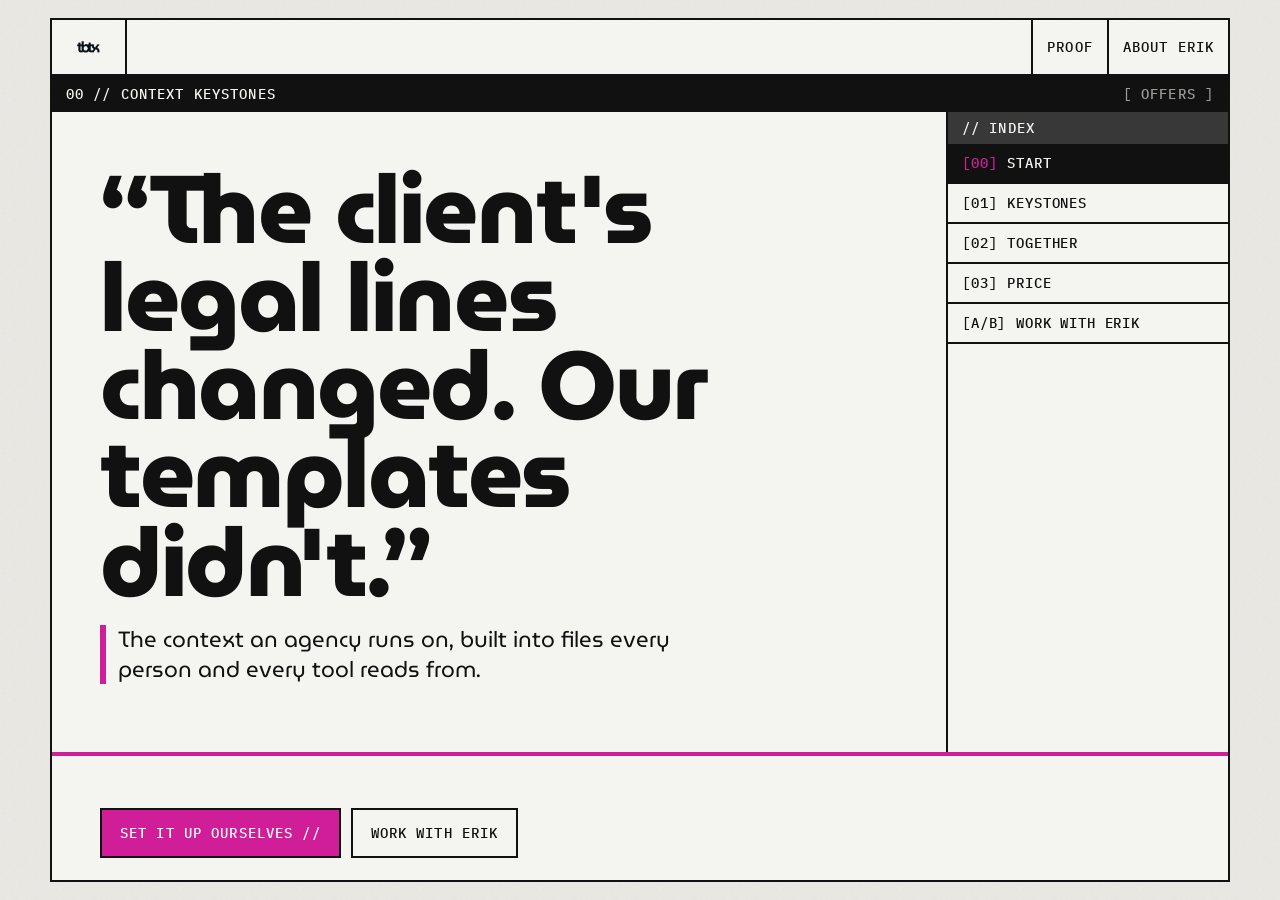
==== commit 25b3cb36: "copy: evergreen hook — The client's legal lines changed. Our templates didn't." ====
--- a/index.html
+++ b/index.html
@@ -5,7 +5,7 @@
 <section class="scr" id="s-start" data-step="00 // Context Keystones" aria-labelledby="h-start">
 <div class="top"><p class="step"></p><p class="meta">[ OFFERS ]</p></div>
 <div class="body">
-<h1 id="h-start" tabindex="-1">&ldquo;The client's legal lines changed in March. Our version didn't.&rdquo;</h1>
+<h1 id="h-start" tabindex="-1">&ldquo;The client's legal lines changed. Our templates didn't.&rdquo;</h1>
 <p class="val">The context an agency runs on, built into files every person and every tool reads from.</p>
 </div>
 <aside class="rail" aria-label="Index"><h2>// Index</h2><ol><li><a href="#"><span>[00]</span>Start</a></li><li><a href="#keystones"><span>[01]</span>Keystones</a></li><li><a href="#together"><span>[02]</span>Together</a></li><li><a href="#price"><span>[03]</span>Price</a></li><li><a href="#erik"><span>[A/B]</span>Work with Erik</a></li></ol></aside><div class="act"><a class="btn buy" href="#keystones">Set it up ourselves</a><a class="btn alt" href="#erik">Work with Erik</a></div>
@@ -61,7 +61,7 @@
 </div>
 <aside class="rail" aria-label="Index"><h2>// Index</h2><ol><li><a href="#"><span>[00]</span>Start</a></li><li><a href="#keystones"><span>[01]</span>Keystones</a></li><li><a href="#together"><span>[02]</span>Together</a></li><li><a href="#price"><span>[03]</span>Price</a></li><li><a href="#erik"><span>[A/B]</span>Work with Erik</a></li></ol></aside><div class="act">
 <div class="ea" data-for="ep-0"><p class="amt"><b>$1,750</b> remote mini FACT video review. Paid at booking.</p><a class="btn buy" href="https://buy.stripe.com/8x29ASfUzdMW0Px7JUc3m08" target="_blank" rel="noopener">Book a remote mini FACT review</a></div>
-<div class="ea" data-for="ep-1" hidden><p class="amt"><b>$4,500</b> plus travel. $2,250 plus travel up front, $1,125 on arrival, $1,125 on completion.</p><a class="btn buy" href="https://calendar.app.google/4mgKAmouyucz7jk79" target="_blank" rel="noopener">Book a FACT call</a></div>
+<div class="ea" data-for="ep-1" hidden><p class="amt"><b>$4,500</b> plus travel. $2,250 plus travel up front, $1,125 on arrival, $1,125 on completion.</p><a class="btn buy" href="https://calendar.app.google/Xu3RZNM4nEuATHee7" target="_blank" rel="noopener">Book a FACT call</a></div>
 </div>
 </section>
 </main>
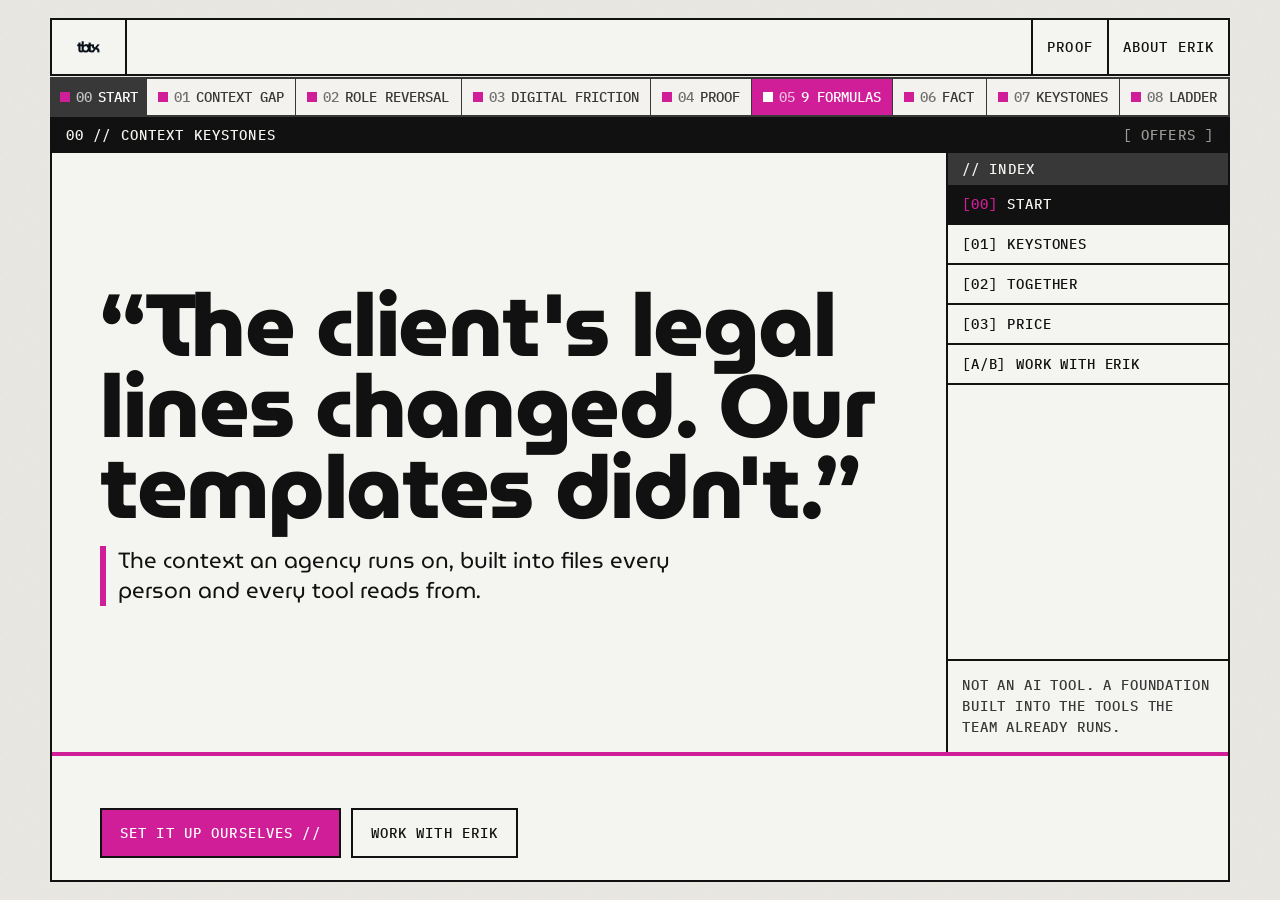
==== commit 371ea644: "Anchors: named 00-08 anchor strip, nine-formula grid, what/why/relief, not-an-AI-tool line; PROOF ru" ====
--- a/index.html
+++ b/index.html
@@ -1,5 +1,6 @@
-<!doctype html><html lang="en"><head><meta charset="utf-8"><meta name="viewport" content="width=device-width,initial-scale=1"><title>Context Keystones · TransformBy10X</title><meta name="description" content="Context Keystones are the folders, markdown files, scripts and protocols an agency's work runs on, each tailored to its own roles, rounds and clients."><link rel="stylesheet" href="bks.css?v=1"></head><body>
+<!doctype html><html lang="en"><head><meta charset="utf-8"><meta name="viewport" content="width=device-width,initial-scale=1"><title>Context Keystones · TransformBy10X</title><meta name="description" content="Context Keystones are the folders, markdown files, scripts and protocols an agency's work runs on, each tailored to its own roles, rounds and clients."><link rel="stylesheet" href="bks.css?v=1"><link rel="stylesheet" href="anchors.css?v=4"><style>.tbx-anchors{max-width:1180px;margin:0 auto;border-width:2px;flex:none}@media(min-width:900px){h1{font-size:min(10.4vw,88px,10.5vh)}}</style></head><body>
 <header class="bar"><a class="logo" href="/" aria-label="TransformBy10X home"><img src="brand/tbtx-black.png" alt="TransformBy10X" width="431" height="348"></a><nav><a href="/proof/screen/">PROOF</a><a class="nav-erik" href="#erik">Work with Erik</a><button type="button" id="about-open">About Erik</button></nav></header>
+<nav class="tbx-anchors" data-page="offers"></nav>
 <main id="main">
 
 <section class="scr" id="s-start" data-step="00 // Context Keystones" aria-labelledby="h-start">
@@ -8,7 +9,7 @@
 <h1 id="h-start" tabindex="-1">&ldquo;The client's legal lines changed. Our templates didn't.&rdquo;</h1>
 <p class="val">The context an agency runs on, built into files every person and every tool reads from.</p>
 </div>
-<aside class="rail" aria-label="Index"><h2>// Index</h2><ol><li><a href="#"><span>[00]</span>Start</a></li><li><a href="#keystones"><span>[01]</span>Keystones</a></li><li><a href="#together"><span>[02]</span>Together</a></li><li><a href="#price"><span>[03]</span>Price</a></li><li><a href="#erik"><span>[A/B]</span>Work with Erik</a></li></ol></aside><div class="act"><a class="btn buy" href="#keystones">Set it up ourselves</a><a class="btn alt" href="#erik">Work with Erik</a></div>
+<aside class="rail" aria-label="Index"><h2>// Index</h2><ol><li><a href="#"><span>[00]</span>Start</a></li><li><a href="#keystones"><span>[01]</span>Keystones</a></li><li><a href="#together"><span>[02]</span>Together</a></li><li><a href="#price"><span>[03]</span>Price</a></li><li><a href="#erik"><span>[A/B]</span>Work with Erik</a></li></ol><p>Not an AI tool. A foundation built into the tools the team already runs.</p></aside><div class="act"><a class="btn buy" href="#keystones">Set it up ourselves</a><a class="btn alt" href="#erik">Work with Erik</a></div>
 </section>
 
 <section class="scr" id="s-keystones" data-step="01 // Keystones [1/3]" aria-labelledby="h-ks" hidden>
@@ -101,4 +102,4 @@
     else{$('ks-left').textContent=o.left+' of '+o.limit+' left.';$('ks-left').hidden=false;}
   }).catch(function(){});
 })();
-</script></body></html>
+</script><script src="anchors.js?v=3" defer></script></body></html>
--- a/anchors.css
+++ b/anchors.css
@@ -0,0 +1,44 @@
+@import url('https://fonts.googleapis.com/css2?family=MuseoModerno:wght@600;800&family=IBM+Plex+Sans:wght@400;600&family=IBM+Plex+Mono:wght@500&display=swap');
+.tbx-anchors{--m:#d01e98;--c:#383838;--bg:#f4f2ee;display:flex;align-items:stretch;border:1px solid var(--c);background:var(--bg);color:var(--c);font:500 14px/1 "IBM Plex Mono",ui-monospace,monospace;letter-spacing:0;text-transform:uppercase;height:40px;min-height:40px;box-sizing:border-box;width:100%;overflow:hidden;flex:none}
+.tbx-anchors *{box-sizing:border-box}
+.tbx-anchors button{all:unset;cursor:pointer;display:flex;align-items:center;gap:6px;padding:0 8px;border-right:1px solid var(--c);white-space:nowrap;flex:1 1 auto;justify-content:center;min-width:0}
+.tbx-anchors button:last-child{border-right:0}
+.tbx-anchors button:hover,.tbx-anchors button:focus-visible{background:var(--c);color:#fff}
+.tbx-anchors button[data-k="05"]{background:var(--m);color:#fff}
+.tbx-anchors i{display:inline-block;width:10px;height:10px;background:var(--m);flex:none}
+.tbx-anchors button[data-k="05"] i{background:#fff}
+.tbx-anchors .n{opacity:.7}.tbx-anchors .t{overflow:hidden}
+.tbx-anchors button.s{flex:0 0 auto;background:var(--c);color:#fff}
+.tbx-anchors--fixed{position:fixed;left:0;right:0;bottom:0;z-index:60}
+@media(max-width:1100px){.tbx-anchors .t{display:none}.tbx-anchors button.s .t,.tbx-anchors button[data-k="05"] .t{display:inline}}
+@media(max-width:600px){.tbx-anchors button{padding:0 2px;gap:3px;flex:1 1 0}.tbx-anchors i{width:8px;height:8px}.tbx-anchors button[data-k="05"] .t{display:none}.tbx-anchors button.s .t{display:none}}
+.tbx-sheet{--m:#d01e98;--c:#383838;position:fixed;inset:0;z-index:1000;background:rgba(56,56,56,.55);display:flex;align-items:center;justify-content:center;padding:16px}
+.tbx-sheet[hidden]{display:none}
+.tbx-card{background:#f4f2ee;color:var(--c);border:2px solid var(--c);width:min(980px,100%);max-height:calc(100dvh - 32px);display:flex;flex-direction:column;font:400 20px/1.35 "IBM Plex Sans",system-ui,sans-serif;overflow:hidden}
+.tbx-card header{display:flex;justify-content:space-between;align-items:center;background:var(--c);color:#fff;font:500 14px/1 "IBM Plex Mono",monospace;text-transform:uppercase;letter-spacing:.06em;padding:0 0 0 14px;height:44px;flex:none}
+.tbx-card header i{display:inline-block;width:12px;height:12px;background:var(--m);margin-right:8px;vertical-align:-1px}
+.tbx-card header button{all:unset;cursor:pointer;height:44px;padding:0 16px;border-left:1px solid #fff}
+.tbx-card header button:hover{background:var(--m)}
+.tbx-body{padding:20px 24px;display:grid;grid-template-columns:1fr 1fr;gap:20px;min-height:0;overflow:hidden}
+.tbx-body h2{grid-column:1/-1;margin:0;font:800 clamp(32px,5vw,64px)/1.05 "MuseoModerno",sans-serif;letter-spacing:-.04em}
+.tbx-body h2 em{font-style:normal;color:var(--m)}
+.tbx-lab{font:500 14px/1 "IBM Plex Mono",monospace;text-transform:uppercase;letter-spacing:.06em;color:var(--m);margin:0 0 6px}
+.tbx-body p{margin:0}
+.tbx-rows{display:flex;flex-direction:column;gap:14px}
+.tbx-vis{border:1px solid var(--c);padding:14px;display:flex;flex-direction:column;justify-content:center;gap:8px;font:500 14px/1.2 "IBM Plex Mono",monospace;text-transform:uppercase}
+.tbx-bar{height:28px;background:var(--c);color:#fff;display:flex;align-items:center;padding:0 8px}
+.tbx-bar.m{background:var(--m)}.tbx-bar.o{background:transparent;color:var(--c);border:1px dashed var(--c)}
+.tbx-grid{display:grid;grid-template-columns:repeat(3,1fr);gap:0;border-top:1px solid var(--c);border-left:1px solid var(--c)}
+.tbx-grid div{border-right:1px solid var(--c);border-bottom:1px solid var(--c);padding:8px;min-height:64px;display:flex;flex-direction:column;justify-content:space-between;gap:4px;font:500 14px/1.15 "IBM Plex Sans",sans-serif;text-transform:none}
+.tbx-grid b{font:800 20px/1 "MuseoModerno",sans-serif}
+.tbx-grid div.p{background:var(--m);color:#fff}
+.tbx-steps{display:grid;grid-template-columns:repeat(4,1fr);border-left:1px solid var(--c)}
+.tbx-steps a{border:1px solid var(--c);border-left:0;padding:10px;color:var(--c);text-decoration:none;display:flex;flex-direction:column;gap:6px;font:400 14px/1.25 "IBM Plex Sans",sans-serif}
+.tbx-steps a b{font:800 18px/1 "MuseoModerno",sans-serif}.tbx-steps a span.pr{font:500 14px/1 "IBM Plex Mono",monospace;color:var(--m)}
+.tbx-steps a:hover{background:var(--c);color:#fff}
+.tbx-links{display:flex;flex-wrap:wrap;gap:10px}
+.tbx-links a{border:2px solid var(--c);padding:10px 14px;color:var(--c);text-decoration:none;font:500 14px/1 "IBM Plex Mono",monospace;text-transform:uppercase}
+.tbx-links a.m{background:var(--m);border-color:var(--m);color:#fff}
+.tbx-wide{grid-column:1/-1}
+@media(max-width:700px){.tbx-body{grid-template-columns:1fr;padding:14px;gap:12px}.tbx-card{font-size:18px}.tbx-grid div{min-height:0;padding:6px}.tbx-grid b{font-size:16px}.tbx-steps{grid-template-columns:1fr 1fr}.tbx-steps a{padding:8px}.tbx-body h2{font-size:34px}}
+
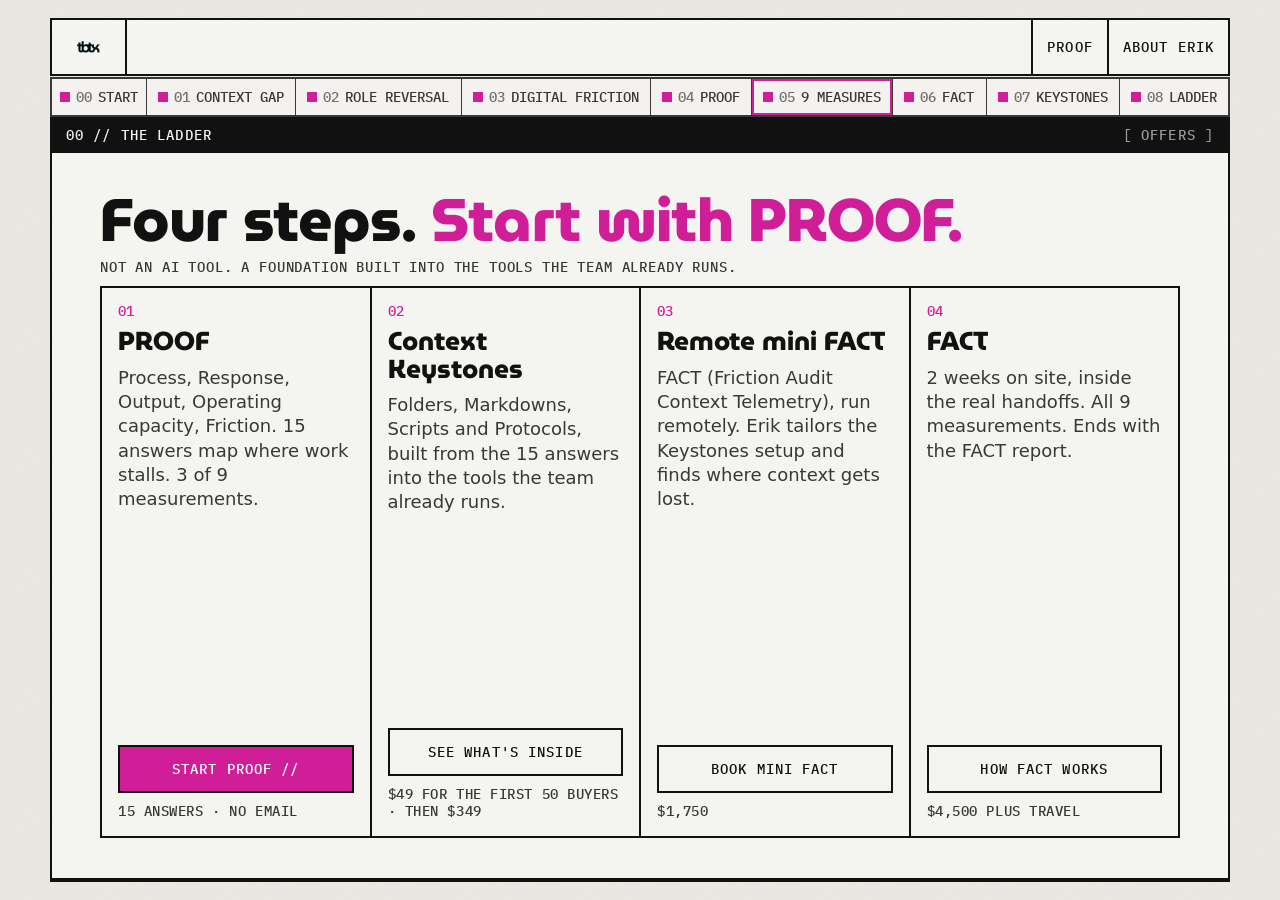
==== commit 53956085: "Audit2 UX fixes: anchor strip reads as an index (05 outline), 3 of 9 measurements, explicit offer la" ====
--- a/index.html
+++ b/index.html
@@ -1,15 +1,39 @@
-<!doctype html><html lang="en"><head><meta charset="utf-8"><meta name="viewport" content="width=device-width,initial-scale=1"><title>Context Keystones · TransformBy10X</title><meta name="description" content="Context Keystones are the folders, markdown files, scripts and protocols an agency's work runs on, each tailored to its own roles, rounds and clients."><link rel="stylesheet" href="bks.css?v=1"><link rel="stylesheet" href="anchors.css?v=4"><style>.tbx-anchors{max-width:1180px;margin:0 auto;border-width:2px;flex:none}@media(min-width:900px){h1{font-size:min(10.4vw,88px,10.5vh)}}</style></head><body>
+<!doctype html><html lang="en"><head><meta charset="utf-8"><meta name="viewport" content="width=device-width,initial-scale=1"><title>Context Keystones · TransformBy10X</title><meta name="description" content="Context Keystones are the folders, markdown files, scripts and protocols an agency's work runs on, each tailored to its own roles, rounds and clients."><link rel="stylesheet" href="bks.css?v=1"><link rel="stylesheet" href="anchors.css?v=5"><style>.tbx-anchors{max-width:1180px;margin:0 auto;border-width:2px;flex:none}@media(min-width:900px){h1{font-size:min(10.4vw,88px,10.5vh)}}</style><style id="audit2">
+@media(min-width:900px){.scr{grid-template-columns:1fr}}
+.lad-body{justify-content:flex-start;gap:10px}
+.lad-h{font-size:max(14px,min(8vw,60px,7vh));max-width:none;margin:0}
+.lad-sub{font:500 14px/1.3 var(--mono);text-transform:uppercase;letter-spacing:.06em;color:var(--char)}
+.lad{list-style:none;padding:0;display:grid;grid-template-columns:repeat(4,1fr);gap:2px;background:var(--ink);border:2px solid var(--ink);flex:1;min-height:0}
+.lad li{background:var(--cell);padding:16px;display:flex;flex-direction:column;gap:10px;font-family:"IBM Plex Sans",system-ui,sans-serif}
+.lad .ln{font:500 14px/1 var(--mono);color:var(--mag)}
+.lad b{font:800 26px/1.05 MM}
+.lad p{font-size:18px;line-height:1.35;color:var(--char);flex:1}
+.lad .btn{text-align:center}
+.lad small{font:500 14px/1.2 var(--mono);color:var(--char);text-transform:uppercase;letter-spacing:.04em}
+.tree{font:500 14px/1.45 var(--mono);background:var(--ink);color:var(--cell);padding:12px 14px;overflow:hidden;white-space:pre;max-width:720px;margin-top:4px}
+.tree .t{color:var(--mag)}.tree .c{color:#9a9a96}
+.acc{margin-top:8px;border-left:4px solid var(--mag);padding-left:10px}.acc b{color:var(--mag)}
+@media(max-width:899px){.lad{grid-template-columns:1fr}.lad li{display:grid;grid-template-columns:1fr auto;grid-template-areas:"n b" "p p" "s a";gap:4px 10px;padding:8px 10px}.lad .ln{display:none}.lad b{grid-area:n;font-size:20px}.lad p{grid-area:p;font-size:14px;line-height:1.3}.lad .btn{grid-area:a;padding:10px;white-space:nowrap}.lad small{grid-area:s;align-self:center}.lad-sub{display:none}.lad-h{font-size:30px}
+#s-keystones .val{display:none}.tree{font-size:14px;line-height:1.3;white-space:pre-wrap;padding:8px 10px}#s-keystones .panel{min-height:0}}
+@media(min-width:900px){#s-keystones .body{display:grid;grid-template-columns:minmax(0,1fr) minmax(0,26rem);column-gap:32px;align-content:center}#s-keystones .body>*{grid-column:1}#s-keystones .tree{grid-column:2;grid-row:1/6;align-self:center;margin:0}#s-keystones h1{font-size:min(6vw,72px)}.act{min-height:0}}
+@media(max-width:899px){.act{min-height:0;padding:10px 12px}#s-keystones .panel p{font-size:14px}.lad-h{font-size:24px}.lad-body{padding:12px;gap:8px}.lad li{padding:6px 10px}.lad b{font-size:18px}.lad .btn{padding:9px 10px}#s-keystones .body{padding:12px;justify-content:flex-start}#s-keystones h1{font-size:34px;margin-bottom:8px}#s-keystones .tabs{margin:0 0 6px}.tree{line-height:1.25}}
+</style></head><body>
 <header class="bar"><a class="logo" href="/" aria-label="TransformBy10X home"><img src="brand/tbtx-black.png" alt="TransformBy10X" width="431" height="348"></a><nav><a href="/proof/screen/">PROOF</a><a class="nav-erik" href="#erik">Work with Erik</a><button type="button" id="about-open">About Erik</button></nav></header>
 <nav class="tbx-anchors" data-page="offers"></nav>
 <main id="main">
 
-<section class="scr" id="s-start" data-step="00 // Context Keystones" aria-labelledby="h-start">
+<section class="scr" id="s-start" data-step="00 // The ladder" aria-labelledby="h-start">
 <div class="top"><p class="step"></p><p class="meta">[ OFFERS ]</p></div>
-<div class="body">
-<h1 id="h-start" tabindex="-1">&ldquo;The client's legal lines changed. Our templates didn't.&rdquo;</h1>
-<p class="val">The context an agency runs on, built into files every person and every tool reads from.</p>
+<div class="body lad-body">
+<h1 id="h-start" tabindex="-1" class="lad-h">Four steps. <span class="k">Start with PROOF.</span></h1>
+<p class="lad-sub">Not an AI tool. A foundation built into the tools the team already runs.</p>
+<ol class="lad">
+<li><span class="ln">01</span><b>PROOF</b><p>Process, Response, Output, Operating capacity, Friction. 15 answers map where work stalls. 3 of 9 measurements.</p><a class="btn buy" href="/proof/screen/">Start PROOF</a><small>15 answers · no email</small></li>
+<li><span class="ln">02</span><b>Context Keystones</b><p>Folders, Markdowns, Scripts and Protocols, built from the 15 answers into the tools the team already runs.</p><a class="btn" href="#keystones">See what's inside</a><small>$49 for the first 50 buyers · then $349</small></li>
+<li><span class="ln">03</span><b>Remote mini FACT</b><p>FACT (Friction Audit Context Telemetry), run remotely. Erik tailors the Keystones setup and finds where context gets lost.</p><a class="btn" href="https://buy.stripe.com/8x29ASfUzdMW0Px7JUc3m08" target="_blank" rel="noopener">Book mini FACT</a><small>$1,750</small></li>
+<li><span class="ln">04</span><b>FACT</b><p>2 weeks on site, inside the real handoffs. All 9 measurements. Ends with the FACT report.</p><a class="btn" href="#fact">How FACT works</a><small>$4,500 plus travel</small></li>
+</ol>
 </div>
-<aside class="rail" aria-label="Index"><h2>// Index</h2><ol><li><a href="#"><span>[00]</span>Start</a></li><li><a href="#keystones"><span>[01]</span>Keystones</a></li><li><a href="#together"><span>[02]</span>Together</a></li><li><a href="#price"><span>[03]</span>Price</a></li><li><a href="#erik"><span>[A/B]</span>Work with Erik</a></li></ol><p>Not an AI tool. A foundation built into the tools the team already runs.</p></aside><div class="act"><a class="btn buy" href="#keystones">Set it up ourselves</a><a class="btn alt" href="#erik">Work with Erik</a></div>
 </section>
 
 <section class="scr" id="s-keystones" data-step="01 // Keystones [1/3]" aria-labelledby="h-ks" hidden>
@@ -24,8 +48,22 @@
 <div class="panel" role="tabpanel" id="p-1" aria-labelledby="t-1" tabindex="0" hidden><p><b>02 Markdowns.</b> Client mandatories, legal lines, rights, licenses and decisions, each in one file that people and AI tools both read from.</p></div>
 <div class="panel" role="tabpanel" id="p-2" aria-labelledby="t-2" tabindex="0" hidden><p><b>03 Scripts.</b> Older versions move to an archive folder, so the main folder only holds the current one. Each change reaches every template that uses it.</p></div>
 <div class="panel" role="tabpanel" id="p-3" aria-labelledby="t-3" tabindex="0" hidden><p><b>04 Protocols.</b> Who gets which changes, which roles review which rounds, and what travels with the work between departments.</p></div>
+<pre class="tree" aria-label="What's inside: sample layout from the Keystones generator"><span class="c">// what's inside · sample layout</span>
+projects/&lt;client project&gt;/
+├ START HERE.md
+├ 00_kickoff … 05_delivery/ <span class="t">01 Folders</span>
+├ _context/                  <span class="t">02 Markdowns</span>
+│ ├ mandatories.md · legal-lines.md
+│ ├ rights-and-licenses.md · decisions.md
+│ └ project.md · change-log.md · AI-CONTEXT.md
+└ _archive/
+scripts/                     <span class="t">03 Scripts</span>
+  sync_mandatories · archive_old_versions
+  round_agenda · rights_check · new_project
+protocols/                   <span class="t">04 Protocols</span>
+  handoff · review-rounds · change</pre>
 </div>
-<aside class="rail" aria-label="Index"><h2>// Index</h2><ol><li><a href="#"><span>[00]</span>Start</a></li><li><a href="#keystones"><span>[01]</span>Keystones</a></li><li><a href="#together"><span>[02]</span>Together</a></li><li><a href="#price"><span>[03]</span>Price</a></li><li><a href="#erik"><span>[A/B]</span>Work with Erik</a></li></ol></aside><div class="act"><a class="btn buy" href="#together">How they work together</a></div>
+<div class="act"><a class="btn buy" href="#together">How they work together</a></div>
 </section>
 
 <section class="scr" id="s-together" data-step="02 // Keystones [2/3]" aria-labelledby="h-tg" hidden>
@@ -35,7 +73,7 @@
 <p class="val">Each Keystone holds up the others, so context carries from kickoff to delivery.</p>
 <p class="txt">Legacy systems weren't built for the AI era. Context Keystones bridge them, so the context an agency runs on carries into every tool it adds next.</p>
 </div>
-<aside class="rail" aria-label="Index"><h2>// Index</h2><ol><li><a href="#"><span>[00]</span>Start</a></li><li><a href="#keystones"><span>[01]</span>Keystones</a></li><li><a href="#together"><span>[02]</span>Together</a></li><li><a href="#price"><span>[03]</span>Price</a></li><li><a href="#erik"><span>[A/B]</span>Work with Erik</a></li></ol></aside><div class="act"><a class="btn buy" href="#price">See the price</a></div>
+<div class="act"><a class="btn buy" href="#price">See the price</a></div>
 </section>
 
 <section class="scr" id="s-price" data-step="03 // Keystones [3/3]" aria-labelledby="h-pr" hidden>
@@ -45,7 +83,7 @@
 <p class="val">Business Aligned Context Keystones.</p>
 <p class="txt">PROOF takes 15 answers. The Keystones build from them.</p>
 </div>
-<aside class="rail" aria-label="Index"><h2>// Index</h2><ol><li><a href="#"><span>[00]</span>Start</a></li><li><a href="#keystones"><span>[01]</span>Keystones</a></li><li><a href="#together"><span>[02]</span>Together</a></li><li><a href="#price"><span>[03]</span>Price</a></li><li><a href="#erik"><span>[A/B]</span>Work with Erik</a></li></ol></aside><div class="act"><p class="amt"><span class="lbl" id="ks-label">Intro price</span> <s id="ks-was">$349</s> <b id="ks-now">$49</b> <span id="ks-terms">For the first 50 buyers. $349 after.</span> <span id="ks-left" class="left" hidden></span></p>
+<div class="act"><p class="amt"><span class="lbl" id="ks-label">Intro price</span> <s id="ks-was">$349</s> <b id="ks-now">$49</b> <span id="ks-terms">For the first 50 buyers. $349 after.</span> <span id="ks-left" class="left" hidden></span></p>
 <a class="btn buy" href="/proof/screen/">Start with PROOF</a><a class="btn alt" href="context-keystones-one-sheet.pdf">One-sheet (PDF)</a></div>
 </section>
 
@@ -58,9 +96,9 @@
 <button role="tab" id="e-0" aria-controls="ep-0" aria-selected="true"><span class="n">A</span>Remote mini FACT</button><button role="tab" id="e-1" aria-controls="ep-1" aria-selected="false" tabindex="-1"><span class="n">B</span>Friction Audit FACT</button>
 </div>
 <div class="panel" role="tabpanel" id="ep-0" aria-labelledby="e-0" tabindex="0"><p class="val">Remote work with the team.</p><p class="txt">Erik tailors the Keystones setup to how the team works and finds where context gets lost. What it finds feeds the full FACT.</p></div>
-<div class="panel" role="tabpanel" id="ep-1" aria-labelledby="e-1" tabindex="0" hidden><p class="val">2 weeks on site, inside the real handoffs.</p><p class="txt">Ends with the FACT report: where delivery stalls, what it costs, and what to change first.</p></div>
+<div class="panel" role="tabpanel" id="ep-1" aria-labelledby="e-1" tabindex="0" hidden><p class="val">2 weeks on site, inside the real handoffs.</p><p class="txt">Ends with the FACT report: where delivery stalls, what it costs, and what to change first. <a href="sample-report.html">See a sample FACT report</a></p><p class="txt acc"><b>How FACT works.</b> FACT gets the same access a project manager would. One point person on the team answers questions. Every nondisclosure and confidentiality agreement is signed before day one.</p></div>
 </div>
-<aside class="rail" aria-label="Index"><h2>// Index</h2><ol><li><a href="#"><span>[00]</span>Start</a></li><li><a href="#keystones"><span>[01]</span>Keystones</a></li><li><a href="#together"><span>[02]</span>Together</a></li><li><a href="#price"><span>[03]</span>Price</a></li><li><a href="#erik"><span>[A/B]</span>Work with Erik</a></li></ol></aside><div class="act">
+<div class="act">
 <div class="ea" data-for="ep-0"><p class="amt"><b>$1,750</b> remote mini FACT video review. Paid at booking.</p><a class="btn buy" href="https://buy.stripe.com/8x29ASfUzdMW0Px7JUc3m08" target="_blank" rel="noopener">Book a remote mini FACT review</a></div>
 <div class="ea" data-for="ep-1" hidden><p class="amt"><b>$4,500</b> plus travel. $2,250 plus travel up front, $1,125 on arrival, $1,125 on completion.</p><a class="btn buy" href="https://calendar.app.google/Xu3RZNM4nEuATHee7" target="_blank" rel="noopener">Book a FACT call</a></div>
 </div>
@@ -102,4 +140,4 @@
     else{$('ks-left').textContent=o.left+' of '+o.limit+' left.';$('ks-left').hidden=false;}
   }).catch(function(){});
 })();
-</script><script src="anchors.js?v=3" defer></script></body></html>
+</script><script src="anchors.js?v=5" defer></script></body></html>
--- a/anchors.css
+++ b/anchors.css
@@ -4,11 +4,10 @@
 .tbx-anchors button{all:unset;cursor:pointer;display:flex;align-items:center;gap:6px;padding:0 8px;border-right:1px solid var(--c);white-space:nowrap;flex:1 1 auto;justify-content:center;min-width:0}
 .tbx-anchors button:last-child{border-right:0}
 .tbx-anchors button:hover,.tbx-anchors button:focus-visible{background:var(--c);color:#fff}
-.tbx-anchors button[data-k="05"]{background:var(--m);color:#fff}
+.tbx-anchors button[data-k="05"]{box-shadow:inset 0 0 0 2px var(--m)}
 .tbx-anchors i{display:inline-block;width:10px;height:10px;background:var(--m);flex:none}
-.tbx-anchors button[data-k="05"] i{background:#fff}
 .tbx-anchors .n{opacity:.7}.tbx-anchors .t{overflow:hidden}
-.tbx-anchors button.s{flex:0 0 auto;background:var(--c);color:#fff}
+.tbx-anchors button.s{flex:0 0 auto}
 .tbx-anchors--fixed{position:fixed;left:0;right:0;bottom:0;z-index:60}
 @media(max-width:1100px){.tbx-anchors .t{display:none}.tbx-anchors button.s .t,.tbx-anchors button[data-k="05"] .t{display:inline}}
 @media(max-width:600px){.tbx-anchors button{padding:0 2px;gap:3px;flex:1 1 0}.tbx-anchors i{width:8px;height:8px}.tbx-anchors button[data-k="05"] .t{display:none}.tbx-anchors button.s .t{display:none}}
@@ -42,3 +41,4 @@
 .tbx-wide{grid-column:1/-1}
 @media(max-width:700px){.tbx-body{grid-template-columns:1fr;padding:14px;gap:12px}.tbx-card{font-size:18px}.tbx-grid div{min-height:0;padding:6px}.tbx-grid b{font-size:16px}.tbx-steps{grid-template-columns:1fr 1fr}.tbx-steps a{padding:8px}.tbx-body h2{font-size:34px}}
 
+.tbx-big{display:grid;grid-template-columns:1fr 1fr;border:2px solid var(--c)}.tbx-big div{padding:8px 14px;font:500 14px/1 "IBM Plex Mono",monospace;text-transform:uppercase;display:flex;flex-direction:column;gap:4px}.tbx-big b{font:800 clamp(44px,7vw,80px)/1 "MuseoModerno",sans-serif;letter-spacing:-.04em}.tbx-big div.m{background:var(--m);color:#fff}
